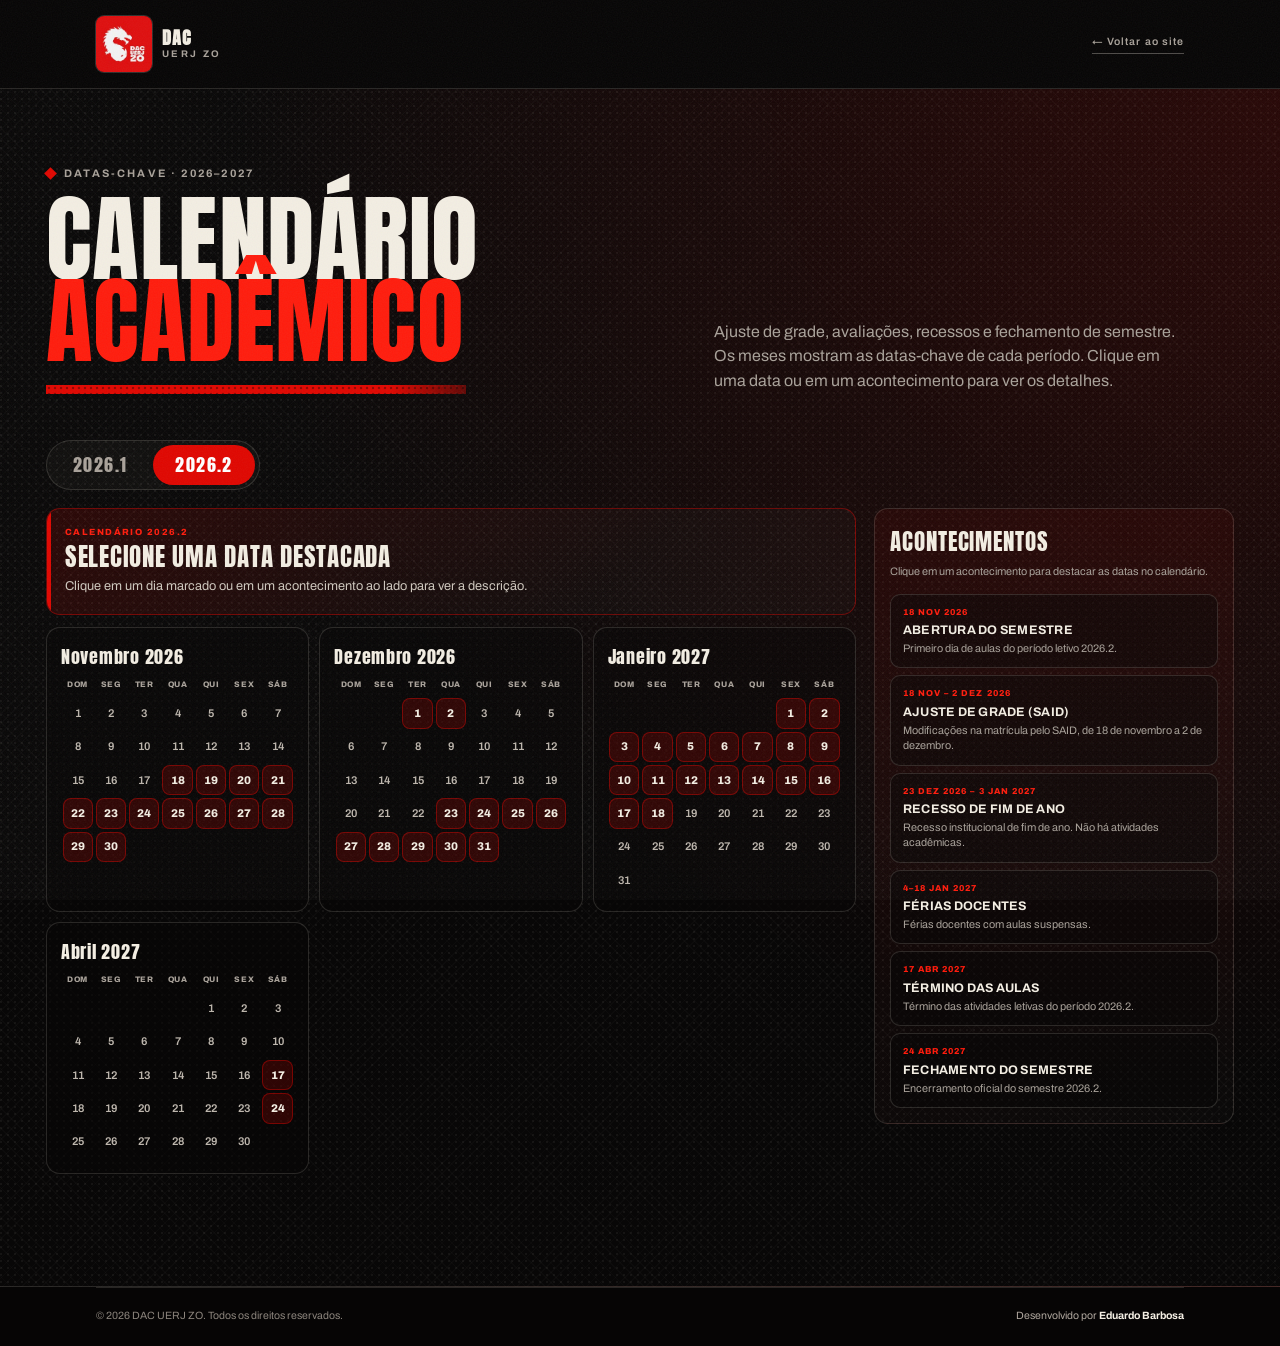
==== calendario.html @ 0b9e9431 "feat: update site pages and add xlsx to gitignore calendario.html, fluxogramas.html, ouvidoria.html," ====
<!DOCTYPE html>
<html lang="pt-BR">
<head>
  <meta charset="UTF-8">
  <meta name="viewport" content="width=device-width, initial-scale=1">
  <meta name="theme-color" content="#0a0909">
  <meta name="description" content="Calendário acadêmico da UERJ Zona Oeste para Computação: datas-chave, avaliações, recessos e fechamento de semestre.">
  <title>Calendário acadêmico — DAC UERJ ZO</title>
  <link rel="icon" href="assets/dac-logo.png">
  <link rel="preconnect" href="https://fonts.googleapis.com">
  <link rel="preconnect" href="https://fonts.gstatic.com" crossorigin>
  <link href="https://fonts.googleapis.com/css2?family=Anton&family=Archivo:wght@400;500;600;700;800&display=swap" rel="stylesheet">
  <link rel="stylesheet" href="css/style.css">
  <script src="js/page-transition.js"></script>
</head>
<body class="subpage">
  <a class="skip-link" href="#conteudo">Pular para o conteúdo</a>

  <header class="subpage-head">
    <div class="container">
      <a class="brand" href="index.html" aria-label="DAC UERJ ZO — página inicial">
        <img class="brand-logo" src="assets/dac-logo.png" alt="Logo do DAC UERJ ZO" width="150" height="150">
        <span class="brand-text">
          <strong>DAC</strong>
          <span>UERJ ZO</span>
        </span>
      </a>
      <a class="hero-social" href="index.html">← Voltar ao site</a>
    </div>
  </header>

  <main class="subpage-main subpage-main--calendar" id="conteudo">
    <div class="container">
      <div class="calendar-hero">
        <div>
          <p class="kicker"><span class="kicker-mark" aria-hidden="true"></span>Datas-chave · 2026–2027</p>
          <h1>Calendário<br><span class="text-red">acadêmico</span></h1>
          <div class="rule" aria-hidden="true"></div>
        </div>
        <p class="section-lead">Ajuste de grade, avaliações, recessos e fechamento de semestre. Os meses mostram as datas-chave de cada período. Clique em uma data ou em um acontecimento para ver os detalhes.</p>
      </div>

      <div class="calendar-app reveal" data-calendar>
        <p class="calendar-loading">Carregando calendário…</p>
      </div>

      <noscript>
        <div class="calendar-noscript">
          <p><strong>2026.1</strong> — Ajuste de grade: 17 a 24/07/2026 · Término das aulas: 28/10/2026 · Avaliações finais: 29 a 31/10/2026 · Fechamento: 31/10/2026 · Férias docentes: 03 a 17/11/2026.</p>
          <p><strong>2026.2</strong> — Abertura: 18/11/2026 · Ajuste de grade: 18/11 a 02/12/2026 · Recesso: 23/12/2026 a 03/01/2027 · Férias docentes: 04 a 18/01/2027 · Término das aulas: 17/04/2027 · Fechamento: 24/04/2027.</p>
        </div>
      </noscript>
    </div>
  </main>

  <footer class="footer">
    <div class="container">
      <div class="footer-bottom">
        <p>© <span data-year>2026</span> DAC UERJ ZO. Todos os direitos reservados.</p>
        <p class="footer-credit">Desenvolvido por <strong>Eduardo Barbosa</strong></p>
      </div>
    </div>
  </footer>

  <script src="js/main.js"></script>
</body>
</html>
---- css/style.css ----
/* =========================================================
   DAC UERJ ZO — folha de estilo
   Estética: brutalista, vermelho/preto, tipografia condensada,
   textura de meio-tom. Mobile-first.
   ========================================================= */

:root {
  --red: #e00700;
  --red-bright: #ff1c0d;
  --red-deep: #9c0300;
  --black: #080707;
  --surface: #111010;
  --surface-2: #171414;
  --paper: #f3eee3;
  --muted: #a9a29a;
  --line: rgba(243, 238, 227, 0.14);
  --font-display: "Anton", "Arial Narrow", Impact, sans-serif;
  --font-body: "Archivo", "Helvetica Neue", Arial, sans-serif;
  --page-pad: clamp(18px, 5vw, 46px);
  --radius: 18px;
}

*,
*::before,
*::after { box-sizing: border-box; }

html {
  scroll-behavior: smooth;
  -webkit-text-size-adjust: 100%;
}

body {
  margin: 0;
  min-width: 320px;
  background-color: var(--black);
  background-image:
    radial-gradient(circle at 1px 1px, rgba(243, 238, 227, 0.055) 1px, transparent 1.6px),
    repeating-linear-gradient(45deg, rgba(243, 238, 227, 0.02) 0 1px, transparent 1px 7px),
    repeating-linear-gradient(-45deg, rgba(243, 238, 227, 0.02) 0 1px, transparent 1px 7px);
  background-size: 7px 7px, auto, auto;
  color: var(--paper);
  font-family: var(--font-body);
  font-size: 16px;
  line-height: 1.55;
  overflow-x: hidden;
  -webkit-font-smoothing: antialiased;
}

body::after {
  content: "";
  position: fixed;
  inset: 0;
  z-index: 90;
  pointer-events: none;
  opacity: 0.055;
  background-image: url("data:image/svg+xml,%3Csvg xmlns='http://www.w3.org/2000/svg' width='180' height='180'%3E%3Cfilter id='n'%3E%3CfeTurbulence type='fractalNoise' baseFrequency='.8' numOctaves='3' stitchTiles='stitch'/%3E%3C/filter%3E%3Crect width='180' height='180' filter='url(%23n)'/%3E%3C/svg%3E");
}

img { max-width: 100%; display: block; }
a { color: inherit; }
button { font: inherit; color: inherit; }
p { margin: 0; }

::selection {
  background: var(--red);
  color: #fff;
}

:focus-visible {
  outline: 2px solid var(--paper);
  outline-offset: 3px;
  border-radius: 4px;
}

.skip-link {
  position: absolute;
  left: 12px;
  top: -80px;
  z-index: 100;
  padding: 10px 16px;
  background: var(--red);
  color: #fff;
  font-weight: 700;
  text-decoration: none;
  transition: top 0.2s ease;
}
.skip-link:focus { top: 12px; }

.container {
  width: 100%;
  max-width: 1180px;
  margin-inline: auto;
  padding-inline: var(--page-pad);
}

/* ---------- Tipografia compartilhada ---------- */

.eyebrow,
.kicker {
  display: flex;
  align-items: center;
  gap: 9px;
  font-size: 0.68rem;
  font-weight: 700;
  letter-spacing: 0.2em;
  text-transform: uppercase;
  color: var(--paper);
}

.kicker { color: var(--muted); }

.dot,
.kicker-mark {
  width: 9px;
  height: 9px;
  flex: 0 0 auto;
  background: var(--red);
  transform: rotate(45deg);
}

.text-red { color: var(--red-bright); }

.visually-hidden {
  position: absolute;
  width: 1px;
  height: 1px;
  margin: -1px;
  padding: 0;
  overflow: hidden;
  clip: rect(0 0 0 0);
  white-space: nowrap;
  border: 0;
}

.rule {
  height: 9px;
  margin: 22px 0;
  background:
    radial-gradient(circle at 3px 3px, rgba(0, 0, 0, 0.35) 1.4px, transparent 1.6px) 0 0 / 6px 6px,
    var(--red);
  -webkit-mask-image: linear-gradient(90deg, #000 0%, #000 82%, rgba(0, 0, 0, 0.4) 100%);
  mask-image: linear-gradient(90deg, #000 0%, #000 82%, rgba(0, 0, 0, 0.4) 100%);
}

/* ---------- Botões ---------- */

.btn {
  display: inline-flex;
  align-items: center;
  justify-content: center;
  gap: 10px;
  min-height: 50px;
  padding: 13px 22px;
  border: 1px solid transparent;
  border-radius: 999px;
  font-size: 0.76rem;
  font-weight: 800;
  letter-spacing: 0.12em;
  line-height: 1;
  text-transform: uppercase;
  text-decoration: none;
  transition: transform 0.2s ease, background-color 0.2s ease, border-color 0.2s ease, color 0.2s ease;
}

.btn span { font-size: 1rem; }

.btn--red {
  background: var(--red);
  border-color: var(--red);
  color: #fff;
}

.btn--ghost {
  background: transparent;
  border-color: rgba(243, 238, 227, 0.35);
  color: var(--paper);
}

.btn:hover { transform: translateY(-2px); }
.btn--red:hover { background: var(--red-bright); border-color: var(--red-bright); }
.btn--ghost:hover { border-color: var(--paper); background: rgba(243, 238, 227, 0.07); }
.btn:active { transform: translateY(0); }

/* =========================================================
   1. HERO
   ========================================================= */

.hero {
  position: relative;
  display: flex;
  flex-direction: column;
  min-height: 100svh;
  padding-top: 16px;
  overflow: hidden;
  isolation: isolate;
}

.hero-band {
  position: absolute;
  inset: 0 auto 0 0;
  z-index: -2;
  width: clamp(30px, 11vw, 132px);
  background:
    radial-gradient(circle at 4px 4px, rgba(0, 0, 0, 0.5) 1.7px, transparent 2px) 0 0 / 8px 8px,
    linear-gradient(180deg, #f20b02 0%, #c40500 45%, #8a0200 100%);
  clip-path: polygon(0 0, 100% 0, 92% 4%, 100% 9%, 91% 15%, 100% 22%, 93% 30%, 100% 37%, 90% 45%, 100% 53%, 92% 61%, 100% 69%, 91% 77%, 100% 85%, 93% 92%, 100% 100%, 0 100%);
}

.hero-band::after {
  content: "";
  position: absolute;
  inset: 0;
  background:
    radial-gradient(circle at 70% 20%, rgba(0, 0, 0, 0.55), transparent 55%),
    repeating-linear-gradient(-25deg, rgba(0, 0, 0, 0.18) 0 3px, transparent 3px 11px);
  mix-blend-mode: multiply;
}

.hero-halftone {
  position: absolute;
  z-index: -1;
  left: 0;
  bottom: 0;
  width: 58vw;
  height: 42vh;
  background:
    radial-gradient(circle at 3px 3px, rgba(224, 7, 0, 0.28) 2.2px, transparent 2.6px) 0 0 / 11px 11px;
  -webkit-mask-image: radial-gradient(ellipse at 20% 100%, #000 0%, transparent 68%);
  mask-image: radial-gradient(ellipse at 20% 100%, #000 0%, transparent 68%);
  pointer-events: none;
}

.hero-watermark {
  position: absolute;
  z-index: -1;
  right: -50px;
  bottom: 9%;
  width: clamp(210px, 46vw, 390px);
  opacity: 0.08;
  transform: rotate(-8deg);
  pointer-events: none;
}

.hero-inner {
  flex: 1;
  width: 100%;
  max-width: 1180px;
  margin-inline: auto;
  padding: 0 20px 60px calc(clamp(30px, 11vw, 132px) + 20px);
  display: flex;
  flex-direction: column;
}

.hero-topbar {
  display: flex;
  align-items: center;
  justify-content: space-between;
  gap: 14px;
  padding-bottom: clamp(28px, 6vh, 54px);
}

.brand {
  display: inline-flex;
  align-items: center;
  gap: 10px;
  text-decoration: none;
}

.brand-logo {
  width: 48px;
  height: 48px;
  border-radius: 8px;
  box-shadow: 0 0 0 1px rgba(243, 238, 227, 0.18);
}

.brand-text {
  display: flex;
  flex-direction: column;
  line-height: 1;
}

.brand-text strong {
  font-family: var(--font-display);
  font-size: 1.15rem;
  letter-spacing: 0.06em;
}

.brand-text span {
  margin-top: 4px;
  font-size: 0.6rem;
  font-weight: 700;
  letter-spacing: 0.24em;
  color: var(--muted);
}

.hero-social {
  padding-bottom: 3px;
  border-bottom: 1px solid rgba(243, 238, 227, 0.3);
  font-size: 0.66rem;
  font-weight: 600;
  letter-spacing: 0.1em;
  color: var(--muted);
  text-decoration: none;
  transition: color 0.2s ease, border-color 0.2s ease;
}

.hero-social:hover { color: var(--paper); border-color: var(--red); }

.hero-copy {
  margin-top: auto;
  max-width: 900px;
}

.hero-copy .eyebrow {
  margin-bottom: 18px;
  font-size: 0.62rem;
  color: var(--muted);
}

.hero-title {
  margin: 0;
  font-family: var(--font-display);
  font-weight: 400;
  text-transform: uppercase;
  font-size: clamp(2.9rem, 14vw, 9.2rem);
  line-height: 0.84;
  letter-spacing: 0.005em;
  text-wrap: balance;
}

.hero-line { display: block; }

.hero-line--small {
  font-size: 0.64em;
  letter-spacing: 0.02em;
  margin-top: 0.045em;
  color: var(--paper);
}

.hero-line--red {
  margin-top: 0.1em;
  font-size: 0.55em;
  letter-spacing: 0.08em;
  color: var(--red-bright);
  -webkit-text-stroke: 0;
}

.hero .rule { max-width: 560px; margin-top: 24px; }

.hero-lead {
  max-width: 42ch;
  font-size: clamp(0.9rem, 3.5vw, 1.05rem);
  line-height: 1.55;
  color: #cfc8be;
}

.hero-actions {
  display: flex;
  flex-wrap: wrap;
  gap: 10px;
  margin-top: 28px;
}

/* Tiras de atalho com textura de papel */
.hero-strips {
  display: grid;
  gap: 12px;
  width: 100%;
  max-width: 420px;
  margin-top: 34px;
}

.hero-strip {
  position: relative;
  display: grid;
  grid-template-columns: minmax(0, 1fr) auto;
  grid-template-areas:
    "title arrow"
    "desc arrow";
  align-items: center;
  column-gap: 16px;
  padding: 12px 32px 13px 20px;
  overflow: hidden;
  isolation: isolate;
  color: var(--paper);
  text-decoration: none;
  background:
    radial-gradient(circle at 4px 4px, rgba(0, 0, 0, 0.38) 1.6px, transparent 1.9px) 0 0 / 7px 7px,
    linear-gradient(168deg, #ff301c 0%, #e80700 34%, #bd0500 70%, #8a0200 100%);
  box-shadow: 0 14px 30px rgba(0, 0, 0, 0.35);
  transform: rotate(-1.6deg);
  transform-origin: right center;
  transition: transform 0.2s ease, filter 0.2s ease;
}

.hero-strip::before {
  content: "";
  position: absolute;
  inset: 0;
  z-index: -1;
  background:
    radial-gradient(ellipse at 12% 8%, rgba(0, 0, 0, 0.42), transparent 58%),
    radial-gradient(ellipse at 92% 96%, rgba(0, 0, 0, 0.4), transparent 55%),
    repeating-linear-gradient(-24deg, rgba(0, 0, 0, 0.17) 0 3px, transparent 3px 11px);
  mix-blend-mode: multiply;
  pointer-events: none;
}

/* Borda rasgada de papel branco na base da tira */
.hero-strip::after {
  content: "";
  position: absolute;
  right: 0;
  bottom: 0;
  left: 0;
  z-index: -1;
  height: 16px;
  background:
    radial-gradient(circle at 3px 3px, rgba(0, 0, 0, 0.06) 1px, transparent 1.3px) 0 0 / 6px 6px,
    linear-gradient(180deg, #e7e1d4 0%, #fbf8f1 38%, #fff 100%);
  clip-path: polygon(0 100%, 0 55%, 3% 66%, 6% 46%, 10% 62%, 15% 50%, 19% 68%, 24% 44%, 28% 60%, 33% 52%, 37% 70%, 42% 48%, 46% 64%, 51% 44%, 55% 66%, 60% 50%, 64% 62%, 69% 42%, 73% 68%, 78% 48%, 82% 60%, 86% 46%, 90% 66%, 94% 50%, 97% 62%, 100% 44%, 100% 100%);
}

.hero-strip:nth-child(even) { transform: rotate(-1.6deg) translateX(-2px); }
.hero-strip:nth-child(odd) { transform: rotate(-1.6deg) translateX(12px); }


.hero-strip-title {
  grid-area: title;
  font-family: var(--font-display);
  font-size: clamp(1.6rem, 5.9vw, 2.4rem);
  line-height: 0.88;
  letter-spacing: 0.01em;
  text-transform: uppercase;
}

.hero-strip-desc {
  grid-area: desc;
  max-width: 28ch;
  margin-top: 4px;
  font-family: var(--font-body);
  font-size: 0.78rem;
  font-weight: 500;
  line-height: 1.28;
  letter-spacing: 0.015em;
  color: rgba(243, 238, 227, 0.92);
}

.hero-strip-arrow {
  grid-area: arrow;
  font-size: 1.3rem;
  line-height: 1;
  transition: transform 0.2s ease;
}

.hero-strip:hover {
  filter: brightness(1.07);
  transform: rotate(-1.6deg) translate(-6px, -2px);
}

.hero-strip:nth-child(even):hover { transform: rotate(-1.6deg) translate(-12px, -2px); }
.hero-strip:nth-child(odd):hover { transform: rotate(-1.6deg) translate(0, -2px); }

.hero-strip:hover .hero-strip-arrow { transform: translate(2px, -2px); }

.marquee {
  position: relative;
  z-index: 2;
  overflow: hidden;
  border-block: 1px solid rgba(0, 0, 0, 0.4);
  background:
    radial-gradient(circle at 3px 3px, rgba(0, 0, 0, 0.28) 1.4px, transparent 1.6px) 0 0 / 7px 7px,
    var(--red);
  color: #fff;
}

.marquee-track {
  display: flex;
  width: max-content;
  animation: marquee 52s linear infinite;
}

.marquee-track span {
  display: block;
  padding: 9px 0 12px;
  font-family: var(--font-display);
  font-size: clamp(1rem, 3.4vw, 1.45rem);
  letter-spacing: 0.08em;
  text-transform: uppercase;
  white-space: nowrap;
}

.marquee-track b { padding-inline: 0.5em; font-weight: 400; }

@keyframes marquee {
  to { transform: translateX(-50%); }
}

/* =========================================================
   Seções
   ========================================================= */

.section {
  position: relative;
  padding-block: clamp(64px, 12vw, 120px);
}

.section-head { max-width: 760px; }

.section-head .kicker { margin-bottom: 16px; }

.section-head h2 {
  margin: 0;
  font-family: var(--font-display);
  font-weight: 400;
  text-transform: uppercase;
  font-size: clamp(2.7rem, 10vw, 5.5rem);
  line-height: 0.88;
  letter-spacing: 0.005em;
}

.section-lead {
  max-width: 46ch;
  font-size: clamp(0.9rem, 3.4vw, 1rem);
  color: var(--muted);
}

.section-cta {
  margin-top: 30px;
}

/* =========================================================
   2. PRODUTOS
   ========================================================= */

.products {
  border-top: 1px solid var(--line);
  background:
    radial-gradient(ellipse at 100% 0%, rgba(224, 7, 0, 0.1), transparent 55%);
}

.product-grid {
  display: grid;
  grid-template-columns: repeat(2, minmax(0, 1fr));
  gap: 12px;
  margin-top: 38px;
}

.product-card {
  position: relative;
  display: flex;
  flex-direction: column;
  overflow: hidden;
  background: linear-gradient(160deg, #191515, #0e0c0c 70%);
  border: 1px solid var(--line);
  border-radius: var(--radius);
  transition: transform 0.25s ease, border-color 0.25s ease;
}

.product-card:hover {
  transform: translateY(-4px);
  border-color: rgba(224, 7, 0, 0.55);
}

.product-stage {
  position: relative;
  display: grid;
  place-items: center;
  aspect-ratio: 1 / 1;
  padding: 6px 10px 0;
  background:
    radial-gradient(circle at 50% 42%, rgba(224, 7, 0, 0.25), transparent 62%),
    radial-gradient(circle at 1px 1px, rgba(243, 238, 227, 0.06) 1px, transparent 1.5px) 0 0 / 7px 7px;
}

.product-stage svg {
  width: 100%;
  height: 100%;
  filter: drop-shadow(0 14px 20px rgba(0, 0, 0, 0.45));
  transition: transform 0.3s ease;
}

.product-card:hover .product-stage svg { transform: scale(1.035) rotate(-1.2deg); }

.product-tag {
  position: absolute;
  top: 10px;
  right: 10px;
  padding: 5px 8px;
  border-radius: 999px;
  background: rgba(224, 7, 0, 0.92);
  color: #fff;
  font-size: 0.52rem;
  font-weight: 800;
  letter-spacing: 0.16em;
  text-transform: uppercase;
}

.product-info {
  padding: 14px 14px 18px;
  border-top: 1px solid var(--line);
}

.product-info h3 {
  margin: 0 0 5px;
  font-family: var(--font-display);
  font-weight: 400;
  font-size: clamp(1.15rem, 4.6vw, 1.5rem);
  letter-spacing: 0.03em;
  text-transform: uppercase;
}

.product-info p {
  font-size: 0.76rem;
  line-height: 1.45;
  color: var(--muted);
}

/* =========================================================
   2. CALENDÁRIO ACADÊMICO
   ========================================================= */

.calendar-app { margin-top: 36px; }

.calendar-loading {
  font-size: 0.8rem;
  color: var(--muted);
}

.calendar-tabs {
  display: inline-flex;
  gap: 4px;
  padding: 4px;
  border: 1px solid var(--line);
  border-radius: 999px;
  background: rgba(243, 238, 227, 0.03);
}

.calendar-tab {
  min-height: 40px;
  padding: 0 22px;
  border: 0;
  border-radius: 999px;
  background: transparent;
  color: var(--muted);
  font-family: var(--font-display);
  font-size: 1.1rem;
  letter-spacing: 0.08em;
  cursor: pointer;
  transition: background-color 0.2s ease, color 0.2s ease;
}

.calendar-tab:hover { color: var(--paper); }

.calendar-tab[aria-selected="true"] {
  background: var(--red);
  color: #fff;
}

.calendar-panel { margin-top: 18px; }
.calendar-panel[hidden] { display: none; }

.calendar-panel-layout {
  display: grid;
  gap: 18px;
}

.calendar-main { min-width: 0; }

.calendar-detail {
  position: relative;
  padding: 17px 18px 18px;
  border: 1px solid rgba(224, 7, 0, 0.42);
  border-radius: 14px;
  background: linear-gradient(135deg, rgba(224, 7, 0, 0.16), rgba(243, 238, 227, 0.025) 70%);
  overflow: hidden;
}

.calendar-detail::before {
  content: "";
  position: absolute;
  inset: 0 auto 0 0;
  width: 4px;
  background: var(--red);
}

.calendar-detail-date {
  font-size: 0.56rem;
  font-weight: 800;
  letter-spacing: 0.16em;
  text-transform: uppercase;
  color: var(--red-bright);
}

.calendar-detail-title {
  margin: 5px 0 0;
  font-family: var(--font-display);
  font-weight: 400;
  font-size: clamp(1.2rem, 5vw, 1.55rem);
  line-height: 1;
  letter-spacing: 0.03em;
  text-transform: uppercase;
}

.calendar-detail-copy {
  max-width: 68ch;
  margin-top: 7px;
  font-size: 0.8rem;
  line-height: 1.5;
  color: #cfc8be;
}

.calendar-months {
  display: grid;
  grid-template-columns: repeat(auto-fit, minmax(210px, 1fr));
  gap: 10px;
  margin-top: 12px;
}

.calendar-month {
  padding: 14px;
  border: 1px solid var(--line);
  border-radius: 14px;
  background: rgba(8, 7, 7, 0.55);
}

.calendar-month-title {
  margin: 0 0 9px;
  font-family: var(--font-display);
  font-weight: 400;
  font-size: 1.15rem;
  letter-spacing: 0.04em;
  text-transform: capitalize;
}

.calendar-grid {
  width: 100%;
  border-collapse: collapse;
  table-layout: fixed;
}

.calendar-grid th {
  padding: 0 0 5px;
  font-size: 0.5rem;
  font-weight: 800;
  letter-spacing: 0.08em;
  text-transform: uppercase;
  color: var(--muted);
}

.calendar-grid td {
  padding: 1.5px;
  text-align: center;
}

.calendar-day {
  display: grid;
  place-items: center;
  width: 100%;
  min-width: 0;
  min-height: 28px;
  aspect-ratio: 1;
  padding: 0;
  border: 1px solid transparent;
  border-radius: 8px;
  background: transparent;
  color: #bdb6ad;
  font-size: 0.7rem;
  font-weight: 600;
  line-height: 1;
}

button.calendar-day {
  cursor: pointer;
  transition: background-color 0.2s ease, border-color 0.2s ease, color 0.2s ease, box-shadow 0.2s ease;
}

.calendar-day.is-event {
  border-color: rgba(224, 7, 0, 0.42);
  background: rgba(224, 7, 0, 0.18);
  color: var(--paper);
  font-weight: 800;
}

.calendar-day.is-event:hover {
  border-color: var(--red-bright);
  background: rgba(224, 7, 0, 0.38);
}

.calendar-day.is-range {
  border-color: var(--red);
  background: var(--red);
  color: #fff;
}

.calendar-day.is-selected {
  border-color: var(--paper);
  background: var(--paper);
  color: var(--black);
  box-shadow: 0 0 0 2px var(--red);
}

.calendar-day:focus-visible {
  outline: 2px solid var(--red-bright);
  outline-offset: 1px;
}

.calendar-agenda {
  padding: 15px;
  border: 1px solid var(--line);
  border-radius: 14px;
  background: linear-gradient(160deg, rgba(224, 7, 0, 0.08), rgba(243, 238, 227, 0.015));
}

.calendar-agenda-head h3 {
  margin: 0;
  font-family: var(--font-display);
  font-weight: 400;
  font-size: 1.45rem;
  letter-spacing: 0.04em;
  text-transform: uppercase;
}

.calendar-agenda-head p {
  margin-top: 4px;
  font-size: 0.68rem;
  line-height: 1.45;
  color: var(--muted);
}

.calendar-events {
  display: grid;
  gap: 7px;
  margin: 14px 0 0;
  padding: 0;
  list-style: none;
}

.calendar-event {
  display: flex;
  flex-direction: column;
  align-items: flex-start;
  gap: 3px;
  width: 100%;
  padding: 11px 12px;
  border: 1px solid var(--line);
  border-radius: 10px;
  background: rgba(8, 7, 7, 0.46);
  color: inherit;
  text-align: left;
  cursor: pointer;
  transition: background-color 0.2s ease, border-color 0.2s ease, box-shadow 0.2s ease;
}

.calendar-event:hover {
  border-color: rgba(224, 7, 0, 0.7);
  background: rgba(224, 7, 0, 0.12);
}

.calendar-event[aria-pressed="true"] {
  border-color: var(--red);
  background: rgba(224, 7, 0, 0.18);
  box-shadow: inset 3px 0 0 var(--red);
}

.calendar-event-date {
  font-size: 0.54rem;
  font-weight: 800;
  letter-spacing: 0.12em;
  text-transform: uppercase;
  color: var(--red-bright);
}

.calendar-event-title {
  font-size: 0.78rem;
  font-weight: 700;
  line-height: 1.3;
  letter-spacing: 0.02em;
  text-transform: uppercase;
}

.calendar-event-copy {
  font-size: 0.68rem;
  line-height: 1.4;
  color: var(--muted);
}

.calendar-noscript {
  margin-top: 24px;
  padding: 16px;
  border-left: 3px solid var(--red);
  background: rgba(243, 238, 227, 0.03);
  font-size: 0.8rem;
  line-height: 1.55;
  color: var(--muted);
}

.calendar-noscript p + p { margin-top: 8px; }
.calendar-noscript strong { color: var(--paper); }

/* =========================================================
   3. RECEPÇÃO DE CALOUROS
   ========================================================= */

.calouros {
  border-top: 1px solid var(--line);
  background:
    radial-gradient(ellipse at 100% 0%, rgba(224, 7, 0, 0.12), transparent 55%),
    radial-gradient(ellipse at 0% 60%, rgba(224, 7, 0, 0.05), transparent 45%);
}

.calouros-layout {
  display: grid;
  gap: 34px;
  margin-top: 36px;
}

.calouros-aside {
  display: flex;
  flex-direction: column;
  align-items: flex-start;
  gap: 18px;
}

.calouros-lead {
  max-width: 44ch;
  font-size: clamp(0.9rem, 3.5vw, 1rem);
  color: #cfc8be;
}

.fact-grid {
  display: grid;
  grid-template-columns: repeat(2, minmax(0, 1fr));
  gap: 8px;
  width: 100%;
  margin: 2px 0 0;
}

.fact {
  padding: 13px 14px;
  border: 1px solid var(--line);
  border-radius: 12px;
  background: rgba(243, 238, 227, 0.03);
}

.fact dt {
  margin-bottom: 4px;
  font-size: 0.72rem;
  font-weight: 800;
  letter-spacing: 0.13em;
  text-transform: uppercase;
  color: var(--red-bright);
}

.fact dd {
  margin: 0;
  font-size: 0.85rem;
  font-weight: 600;
  line-height: 1.3;
  color: var(--paper);
}

.calouros-note {
  padding-left: 14px;
  border-left: 3px solid var(--red);
  font-size: 0.78rem;
  line-height: 1.55;
  color: var(--muted);
}

.calouros-aside .btn { width: 100%; }

.flow-panel {
  width: 100%;
  padding: 15px 16px 16px;
  border: 1px solid rgba(243, 238, 227, 0.16);
  border-radius: 14px;
  background:
    radial-gradient(ellipse at 100% 0%, rgba(224, 7, 0, 0.22), transparent 64%),
    rgba(243, 238, 227, 0.035);
}

.flow-panel-title {
  display: flex;
  align-items: center;
  gap: 8px;
  font-family: var(--font-display);
  font-weight: 400;
  font-size: 1.4rem;
  line-height: 1;
  letter-spacing: 0.04em;
  text-transform: uppercase;
  color: var(--paper);
}

.flow-panel-title::before {
  content: "";
  flex: 0 0 auto;
  width: 7px;
  height: 7px;
  background: var(--red);
}

.flow-panel-copy {
  margin-top: 7px;
  font-size: 0.74rem;
  line-height: 1.45;
  color: var(--muted);
}

.flow-actions {
  display: grid;
  grid-template-columns: repeat(2, minmax(0, 1fr));
  gap: 8px;
  width: 100%;
  margin-top: 13px;
}

.flow-launch {
  display: flex;
  flex-direction: column;
  align-items: flex-start;
  gap: 7px;
  padding: 13px 14px 12px;
  border: 1px solid rgba(243, 238, 227, 0.24);
  border-radius: 12px;
  background: rgba(8, 7, 7, 0.45);
  color: var(--paper);
  text-align: left;
  cursor: pointer;
  transition: border-color 0.2s ease, background-color 0.2s ease, transform 0.2s ease;
}

.flow-launch > span {
  font-size: 0.58rem;
  font-weight: 800;
  letter-spacing: 0.14em;
  text-transform: uppercase;
  color: var(--red-bright);
}

.flow-launch strong {
  display: flex;
  align-items: center;
  justify-content: space-between;
  width: 100%;
  font-family: var(--font-display);
  font-weight: 400;
  font-size: 1.55rem;
  letter-spacing: 0.05em;
}

.flow-launch strong span {
  display: grid;
  place-items: center;
  width: 26px;
  height: 26px;
  border: 1px solid rgba(224, 7, 0, 0.55);
  border-radius: 50%;
  background: rgba(224, 7, 0, 0.12);
  font-family: var(--font-body, inherit);
  font-size: 0.95rem;
  line-height: 1;
  color: var(--red-bright);
  transition: background-color 0.2s ease, color 0.2s ease;
}

.flow-launch:hover {
  border-color: var(--red);
  background: rgba(224, 7, 0, 0.14);
  transform: translateY(-1px);
}

.flow-launch:hover strong span {
  background: var(--red);
  color: #fff;
}

.flow-launch:active { transform: translateY(0); }

.calouros-main { min-width: 0; }
.calouros-main .faq-list { margin-top: 0; }

.tips {
  margin-top: 34px;
  padding-top: 26px;
  border-top: 1px solid var(--line);
}

.tips-title {
  display: flex;
  align-items: center;
  gap: 9px;
  margin: 0 0 16px;
  font-family: var(--font-display);
  font-weight: 400;
  font-size: clamp(1.3rem, 4.6vw, 1.6rem);
  letter-spacing: 0.03em;
  text-transform: uppercase;
}

.tips-grid {
  display: grid;
  gap: 8px;
  margin: 0;
  padding: 0;
  list-style: none;
}

.tip {
  padding: 14px;
  border: 1px solid var(--line);
  border-radius: 12px;
  background: linear-gradient(150deg, rgba(224, 7, 0, 0.09), rgba(243, 238, 227, 0.015));
}

.tip strong {
  display: block;
  margin-bottom: 4px;
  font-size: 0.68rem;
  font-weight: 800;
  letter-spacing: 0.1em;
  text-transform: uppercase;
  color: var(--red-bright);
}

.tip p {
  font-size: 0.76rem;
  line-height: 1.5;
  color: var(--muted);
}

/* =========================================================
   3. MEMBROS
   ========================================================= */

.members {
  overflow: hidden;
  border-top: 1px solid var(--line);
}

.members-glow {
  position: absolute;
  top: -10%;
  right: -20%;
  width: 70vw;
  height: 70vw;
  max-width: 720px;
  max-height: 720px;
  background: radial-gradient(circle, rgba(224, 7, 0, 0.18), transparent 65%);
  pointer-events: none;
}

.section-head--members { max-width: none; }

.members-head-row {
  display: flex;
  align-items: flex-end;
  justify-content: space-between;
  gap: 18px;
}

.carousel-controls {
  display: flex;
  gap: 8px;
  flex: 0 0 auto;
}

.carousel-btn {
  display: grid;
  place-items: center;
  width: 44px;
  height: 44px;
  padding: 0;
  border: 1px solid rgba(243, 238, 227, 0.3);
  border-radius: 50%;
  background: transparent;
  font-size: 1.1rem;
  cursor: pointer;
  transition: background-color 0.2s ease, border-color 0.2s ease, color 0.2s ease;
}

.carousel-btn:hover {
  background: var(--red);
  border-color: var(--red);
  color: #fff;
}

.carousel-btn:disabled {
  opacity: 0.35;
  cursor: default;
}

.carousel-btn:disabled:hover {
  background: transparent;
  border-color: rgba(243, 238, 227, 0.3);
  color: inherit;
}

.members-track-wrap { position: relative; }

.members-track {
  display: flex;
  gap: 14px;
  margin: 36px 0 0;
  padding: 4px var(--page-pad) 14px;
  list-style: none;
  overflow-x: auto;
  scroll-snap-type: x mandatory;
  scroll-padding-left: var(--page-pad);
  scrollbar-width: none;
  cursor: grab;
  overscroll-behavior-x: contain;
}

.members-track::-webkit-scrollbar { display: none; }
.members-track.is-dragging { cursor: grabbing; scroll-snap-type: none; user-select: none; }
.members-track.is-dragging img { pointer-events: none; }
.members-track img {
  -webkit-user-drag: none;
  user-select: none;
}

.member-card {
  flex: 0 0 auto;
  width: clamp(228px, 72vw, 306px);
  scroll-snap-align: start;
}

.member-photo {
  position: relative;
  aspect-ratio: 1 / 1;
  overflow: hidden;
  border-radius: 24px;
  background: var(--surface);
  border: 1px solid rgba(243, 238, 227, 0.16);
}

.member-photo::after {
  content: "";
  position: absolute;
  inset: 0;
  box-shadow: inset 0 0 0 1px rgba(224, 7, 0, 0.15), inset 0 -60px 60px -30px rgba(0, 0, 0, 0.55);
  pointer-events: none;
}

.member-photo img {
  width: 100%;
  height: 100%;
  object-fit: cover;
  filter: saturate(0.9) contrast(1.03);
  transition: transform 0.45s ease, filter 0.45s ease;
}

.member-card:hover .member-photo img {
  transform: scale(1.045);
  filter: saturate(1.05) contrast(1.05);
}

.member-index {
  position: absolute;
  z-index: 1;
  top: 10px;
  left: 10px;
  display: grid;
  place-items: center;
  min-width: 34px;
  height: 26px;
  padding-inline: 7px;
  border-radius: 999px;
  background: rgba(8, 7, 7, 0.72);
  backdrop-filter: blur(4px);
  color: var(--paper);
  font-size: 0.56rem;
  font-weight: 800;
  letter-spacing: 0.14em;
}

.member-card h3 {
  display: flex;
  align-items: center;
  gap: 8px;
  margin: 14px 0 3px;
  font-family: var(--font-display);
  font-weight: 400;
  font-size: clamp(1.25rem, 5vw, 1.55rem);
  line-height: 1;
  letter-spacing: 0.02em;
  text-transform: uppercase;
}

.member-ig {
  display: inline-grid;
  place-items: center;
  flex: 0 0 auto;
  width: 22px;
  height: 22px;
  color: rgba(243, 238, 227, 0.62);
  transition: color 0.2s ease;
}

.member-ig svg {
  width: 100%;
  height: 100%;
  fill: none;
  stroke: currentColor;
  stroke-width: 1.7;
  stroke-linecap: round;
  stroke-linejoin: round;
}

.member-ig:hover,
.member-ig:focus-visible { color: var(--paper); }

.member-role {
  font-size: 0.62rem;
  font-weight: 700;
  letter-spacing: 0.16em;
  text-transform: uppercase;
  color: var(--red-bright);
}

/* =========================================================
   4. FAQ
   ========================================================= */

.faq {
  border-top: 1px solid var(--line);
  background:
    radial-gradient(ellipse at 0% 20%, rgba(224, 7, 0, 0.07), transparent 55%);
}

.faq-list {
  margin-top: 34px;
  border-top: 1px solid var(--line);
}

.faq-item { border-bottom: 1px solid var(--line); }

.faq-item h3 { margin: 0; }

.faq-question {
  display: flex;
  align-items: center;
  justify-content: space-between;
  gap: 18px;
  width: 100%;
  min-height: 68px;
  padding: 18px 0;
  border: 0;
  background: none;
  text-align: left;
  cursor: pointer;
}

.faq-question > span:first-child {
  font-size: clamp(0.9rem, 3.8vw, 1.08rem);
  font-weight: 700;
  line-height: 1.35;
  letter-spacing: 0.01em;
  text-transform: uppercase;
  transition: color 0.2s ease;
}

.faq-question:hover > span:first-child { color: var(--red-bright); }

.faq-icon {
  position: relative;
  flex: 0 0 auto;
  width: 34px;
  height: 34px;
  border-radius: 50%;
  background: var(--surface-2);
  border: 1px solid var(--line);
  transition: background-color 0.25s ease, transform 0.25s ease, border-color 0.25s ease;
}

.faq-icon::before,
.faq-icon::after {
  content: "";
  position: absolute;
  top: 50%;
  left: 50%;
  width: 12px;
  height: 2px;
  background: var(--paper);
  transform: translate(-50%, -50%);
  transition: opacity 0.25s ease, background-color 0.25s ease;
}

.faq-icon::after { transform: translate(-50%, -50%) rotate(90deg); }

.faq-question[aria-expanded="true"] .faq-icon {
  background: var(--red);
  border-color: var(--red);
  transform: rotate(180deg);
}

.faq-question[aria-expanded="true"] .faq-icon::after { opacity: 0; }

.faq-answer {
  display: grid;
  grid-template-rows: 0fr;
  transition: grid-template-rows 0.32s ease;
}

.faq-answer-inner { overflow: hidden; }

.faq-answer-inner > * {
  max-width: 62ch;
  padding-right: 46px;
  color: #c3bcb2;
  font-size: clamp(0.86rem, 3.4vw, 0.96rem);
  line-height: 1.65;
}

.faq-answer-inner > :last-child { padding-bottom: 22px; }

.faq-answer-inner > * + * { margin-top: 12px; }

.faq-answer-inner ul,
.faq-answer-inner ol {
  margin-bottom: 0;
  padding-left: 20px;
}

.faq-answer-inner li + li { margin-top: 7px; }

.faq-answer-inner strong {
  color: var(--paper);
  font-weight: 700;
}

.faq-answer a {
  color: var(--paper);
  text-decoration-color: var(--red);
  text-decoration-thickness: 2px;
  text-underline-offset: 3px;
}

.faq-item.is-open .faq-answer { grid-template-rows: 1fr; }

/* =========================================================
   5. RODAPÉ
   ========================================================= */

.footer {
  position: relative;
  overflow: hidden;
  padding-bottom: 22px;
  background: #060505;
  border-top: 1px solid var(--line);
}

.footer-strip {
  height: 10px;
  background:
    radial-gradient(circle at 3px 3px, rgba(0, 0, 0, 0.4) 1.4px, transparent 1.6px) 0 0 / 6px 6px,
    var(--red);
}

.footer-main {
  display: grid;
  gap: 30px;
  padding-top: clamp(38px, 8vw, 64px);
}

.footer-brand {
  display: flex;
  align-items: center;
  gap: 16px;
}

.footer-brand img {
  width: 64px;
  height: 64px;
  border-radius: 10px;
  box-shadow: 0 0 0 1px rgba(243, 238, 227, 0.16);
}

.footer-title {
  font-family: var(--font-display);
  font-size: clamp(1.35rem, 5.6vw, 1.9rem);
  line-height: 0.98;
  letter-spacing: 0.02em;
  text-transform: uppercase;
}

.footer-sub {
  margin-top: 6px;
  font-size: 0.6rem;
  font-weight: 700;
  letter-spacing: 0.2em;
  text-transform: uppercase;
  color: var(--red-bright);
}

.footer-links {
  display: flex;
  flex-wrap: wrap;
  gap: 10px 20px;
  font-size: 0.75rem;
  font-weight: 600;
  letter-spacing: 0.04em;
}

.footer-links a {
  padding-bottom: 2px;
  border-bottom: 1px solid transparent;
  text-decoration: none;
  transition: color 0.2s ease, border-color 0.2s ease;
}

.footer-links a:hover { color: var(--red-bright); border-color: var(--red-bright); }

.footer-place {
  font-size: 0.75rem;
  line-height: 1.6;
  color: var(--muted);
}

.footer-wordmark {
  margin: 22px 0 -18px;
  font-family: var(--font-display);
  font-size: clamp(6rem, 38vw, 22rem);
  line-height: 0.72;
  letter-spacing: -0.01em;
  color: transparent;
  -webkit-text-stroke: 1px rgba(243, 238, 227, 0.1);
  user-select: none;
  pointer-events: none;
}

.footer-bottom {
  display: flex;
  flex-direction: column;
  gap: 8px;
  padding-top: 20px;
  border-top: 1px solid var(--line);
  font-size: 0.66rem;
  color: #8c857d;
}

.footer-credit { color: #b0a89f; }
.footer-credit strong { color: var(--paper); font-weight: 700; }

/* =========================================================
   Modais de fluxograma
   ========================================================= */

body.is-locked { overflow: hidden; }

.flow-modal {
  width: min(1440px, calc(100vw - 28px));
  max-width: none;
  max-height: calc(100svh - 14px);
  margin: auto;
  padding: 0;
  border: 1px solid rgba(243, 238, 227, 0.2);
  border-radius: 20px;
  background: #0c0b0b;
  color: var(--paper);
  overflow: hidden;
}

.flow-modal::backdrop {
  background: rgba(4, 3, 3, 0.84);
  backdrop-filter: blur(6px);
}

.flow-modal[open] { animation: flow-in 0.24s ease-out; }

@keyframes flow-in {
  from {
    opacity: 0;
    transform: translateY(14px) scale(0.99);
  }
}

.flow-modal-inner {
  display: flex;
  flex-direction: column;
  max-height: calc(100svh - 14px);
}

.flow-modal-head {
  flex: 0 0 auto;
  display: flex;
  align-items: flex-start;
  justify-content: space-between;
  gap: 16px;
  padding: 18px 24px 15px;
  border-bottom: 1px solid var(--line);
  background: radial-gradient(ellipse at 0% 0%, rgba(224, 7, 0, 0.18), transparent 62%);
}

.flow-modal-heading { min-width: 0; }

.flow-modal-head .kicker {
  margin-bottom: 10px;
  font-size: 0.6rem;
}

.flow-modal-title {
  margin: 0;
  font-family: var(--font-display);
  font-weight: 400;
  font-size: clamp(1.9rem, 5.6vw, 3.4rem);
  line-height: 0.9;
  letter-spacing: 0.01em;
  text-transform: uppercase;
}

.flow-modal-meta {
  max-width: 72ch;
  margin-top: 8px;
  font-size: 0.68rem;
  line-height: 1.45;
  color: var(--muted);
}

.flow-close {
  flex: 0 0 auto;
  display: grid;
  place-items: center;
  width: 42px;
  height: 42px;
  padding: 0;
  border: 1px solid rgba(243, 238, 227, 0.3);
  border-radius: 50%;
  background: transparent;
  color: var(--paper);
  font-size: 1.5rem;
  line-height: 1;
  cursor: pointer;
  transition: background-color 0.2s ease, border-color 0.2s ease;
}

.flow-close:hover {
  background: var(--red);
  border-color: var(--red);
}

.flow-scroll {
  flex: 0 1 auto;
  min-height: 0;
  overflow: auto;
  padding: 15px 18px 22px;
  overscroll-behavior: contain;
  scrollbar-width: thin;
  scrollbar-color: rgba(224, 7, 0, 0.6) transparent;
}

.flow-stats {
  display: flex;
  flex-wrap: wrap;
  gap: 8px 28px;
  margin: 0 0 10px;
  padding: 0 2px 10px;
  border-bottom: 1px solid var(--line);
}

.flow-stats > div {
  flex: 1 1 120px;
  min-width: 0;
  padding: 0;
  border: 0;
  background: none;
}

.flow-stats dt {
  font-size: 0.5rem;
  font-weight: 800;
  letter-spacing: 0.12em;
  text-transform: uppercase;
  color: var(--muted);
}

.flow-stats dd {
  margin: 1px 0 0;
  font-family: var(--font-display);
  font-size: 1.15rem;
  letter-spacing: 0.02em;
}

.flow-map-legend {
  display: flex;
  align-items: center;
  gap: 9px;
  margin: 0 0 8px;
  font-size: 0.64rem;
  line-height: 1.4;
  color: var(--muted);
}

.flow-map-legend span {
  position: relative;
  flex: 0 0 auto;
  width: 24px;
  height: 1px;
  background: var(--red-bright);
}

.flow-map-legend span::after {
  content: "";
  position: absolute;
  top: -3px;
  right: -1px;
  border: 3px solid transparent;
  border-left: 5px solid var(--red-bright);
}

.flow-map-scroll {
  overflow-x: auto;
  overflow-y: hidden;
  margin: 0 -4px;
  padding: 0 4px 8px;
  overscroll-behavior-x: contain;
  scrollbar-width: thin;
  scrollbar-color: rgba(224, 7, 0, 0.55) transparent;
}

.flow-map-scroll:focus-visible {
  outline: 2px solid var(--red);
  outline-offset: 4px;
  border-radius: 4px;
}

.flow-map {
  position: relative;
  width: 100%;
  max-width: none;
  min-width: 860px;
  margin-inline: auto;
  aspect-ratio: var(--map-ratio);
  container-type: inline-size;
  background: radial-gradient(ellipse at 50% 0%, rgba(224, 7, 0, 0.07), transparent 62%);
}

.flow-map-links {
  position: absolute;
  inset: 0;
  width: 100%;
  height: 100%;
  color: rgba(255, 72, 52, 0.68);
  overflow: visible;
  pointer-events: none;
}

.flow-map-head {
  position: absolute;
  display: flex;
  align-items: baseline;
  gap: 0.3em;
  font-family: var(--font-display);
  font-size: 10px;
  font-size: clamp(9px, 1.05cqw, 14px);
  letter-spacing: 0.04em;
  text-transform: uppercase;
  color: var(--muted);
  white-space: nowrap;
  z-index: 3;
}

.flow-map-head span { color: var(--red-bright); }

.flow-map-node {
  position: absolute;
  display: flex;
  flex-direction: column;
  justify-content: center;
  padding: 0.22em 0.34em;
  border: 1px solid rgba(243, 238, 227, 0.22);
  border-radius: 5px;
  background: #111010;
  font-size: 10px;
  font-size: clamp(8px, 1.05cqw, 15px);
  z-index: 2;
  overflow: hidden;
}

.flow-map-node h4 {
  margin: 0;
  font-size: 1em;
  font-weight: 600;
  line-height: 1.02;
  color: var(--paper);
  overflow-wrap: anywhere;
}

.flow-map-node p {
  display: flex;
  justify-content: space-between;
  gap: 0.3em;
  margin: 0.14em 0 0;
  font-size: 0.62em;
  line-height: 1;
  font-weight: 700;
  letter-spacing: 0.04em;
  text-transform: uppercase;
  color: var(--muted);
}

.flow-map-node p span:last-child { text-align: right; }

.flow-map-node--elective {
  border-style: dashed;
  background: rgba(17, 16, 16, 0.6);
}

.flow-map-node--elective h4 { color: #cfc8be; }

.flow-map-node--stage {
  border-color: rgba(224, 7, 0, 0.6);
  background: rgba(224, 7, 0, 0.16);
}

.flow-map-node--stage h4 { color: var(--red-bright); }

#modal-cc .flow-map-node,
#flow-panel-cc .flow-map-node {
  padding: 0.16em 0.28em;
  font-size: clamp(8px, 0.95cqw, 14px);
}

#modal-cc .flow-map-node h4,
#flow-panel-cc .flow-map-node h4 { line-height: 1; }

#modal-cc .flow-map-node p,
#flow-panel-cc .flow-map-node p {
  margin-top: 0.1em;
  font-size: 0.56em;
}

.flow-map-hint {
  display: none;
  margin: 6px 0 0;
  font-size: 0.62rem;
  color: var(--muted);
}

.flow-course {
  padding: 9px 11px;
  border: 1px solid rgba(243, 238, 227, 0.15);
  border-radius: 9px;
  background: rgba(243, 238, 227, 0.035);
}

.flow-course h4 {
  margin: 0;
  font-size: 0.88rem;
  font-weight: 600;
  line-height: 1.25;
  color: var(--paper);
}

.flow-course-meta {
  display: flex;
  justify-content: space-between;
  gap: 8px;
  margin-top: 5px;
  font-size: 0.64rem;
  font-weight: 600;
  letter-spacing: 0.06em;
  text-transform: uppercase;
  color: var(--muted);
}

.flow-course--elective {
  border-style: dashed;
  background: transparent;
}

.flow-course--elective h4 { color: #cfc8be; }

.flow-course--stage {
  border-color: rgba(224, 7, 0, 0.55);
  background: rgba(224, 7, 0, 0.11);
}

.flow-course--stage h4 { color: var(--red-bright); }

.flow-extras {
  margin-top: 12px;
  padding-top: 10px;
  border-top: 1px solid var(--line);
}

.flow-extras-title {
  margin: 0 0 10px;
  font-family: var(--font-display);
  font-weight: 400;
  font-size: 1.05rem;
  letter-spacing: 0.04em;
  text-transform: uppercase;
  color: var(--red-bright);
}

.flow-extras-grid { display: grid; gap: 6px; }

.flow-notes {
  display: grid;
  gap: 4px;
  margin-top: 12px;
  padding-top: 10px;
  border-top: 1px solid var(--line);
  font-size: 0.68rem;
  line-height: 1.5;
  color: var(--muted);
}

.flow-notes strong { color: var(--paper); }

.flow-warn {
  margin-top: 8px;
  padding-left: 10px;
  border-left: 2px solid var(--red);
  color: #b9b2a8;
}

/* =========================================================
   Páginas internas (TCCs / calendário)
   ========================================================= */

.subpage-head {
  border-bottom: 1px solid var(--line);
  background: #060505;
}

.subpage-head .container {
  display: flex;
  align-items: center;
  justify-content: space-between;
  gap: 16px;
  padding-block: 16px;
}

.subpage-main {
  display: flex;
  align-items: center;
  min-height: calc(100svh - 260px);
  padding-block: clamp(70px, 14vw, 140px);
  border-bottom: 1px solid var(--line);
  background:
    radial-gradient(ellipse at 100% 0%, rgba(224, 7, 0, 0.14), transparent 58%);
}

.subpage-main h1 {
  margin: 16px 0 0;
  font-family: var(--font-display);
  font-weight: 400;
  font-size: clamp(2.9rem, 11vw, 6rem);
  line-height: 0.86;
  letter-spacing: 0.005em;
  text-transform: uppercase;
}

.subpage-main .rule { max-width: 420px; }

.subpage-main .section-lead { max-width: 52ch; }

/* TCCs: listagem em tabela com alternância de curso */
.subpage-main--tccs {
  display: block;
  padding-block: clamp(48px, 8vw, 88px) clamp(64px, 10vw, 112px);
}

.subpage-main--tccs .container { max-width: 1280px; }

/* Fluxogramas: página dedicada com alternância de curso */
.subpage-main--fluxogramas {
  display: block;
  padding-block: clamp(48px, 8vw, 88px) clamp(64px, 10vw, 112px);
}

.subpage-main--fluxogramas .container { max-width: 1440px; }

.flow-app { margin-top: clamp(34px, 5vw, 56px); }

.flow-panel-page {
  padding: 18px 22px 24px;
  border: 1px solid var(--line);
  border-radius: 16px;
  background: #0c0b0b;
  box-shadow: 0 24px 60px rgba(0, 0, 0, 0.28);
}

/* Ouvidoria: formulário anônimo */
.subpage-main--ouvidoria {
  display: block;
  padding-block: clamp(44px, 7vw, 76px) clamp(64px, 10vw, 112px);
}

.subpage-main--ouvidoria .container { max-width: 1240px; }

.ouvidoria-hero {
  display: grid;
  gap: 24px;
  align-items: end;
  margin-bottom: clamp(30px, 5vw, 50px);
}

.ouvidoria-intro .rule { margin-bottom: 20px; }
.ouvidoria-intro .section-lead { max-width: 58ch; }

.ouvidoria-tags {
  display: flex;
  flex-wrap: wrap;
  gap: 8px;
  margin: 22px 0 0;
  padding: 0;
  list-style: none;
}

.ouvidoria-tags li {
  padding: 6px 11px;
  border: 1px solid rgba(224, 7, 0, 0.4);
  border-radius: 999px;
  background: rgba(224, 7, 0, 0.09);
  font-size: 0.62rem;
  font-weight: 800;
  letter-spacing: 0.11em;
  text-transform: uppercase;
  color: #e7e1d4;
}

.ouvidoria-hero-note {
  padding: 18px 20px;
  border: 1px solid var(--line);
  border-left: 3px solid var(--red);
  border-radius: 0 12px 12px 0;
  background:
    radial-gradient(ellipse at 100% 0%, rgba(224, 7, 0, 0.13), transparent 68%),
    rgba(243, 238, 227, 0.03);
}

.ouvidoria-note-title {
  font-family: var(--font-display);
  font-size: 1.25rem;
  line-height: 1;
  letter-spacing: 0.04em;
  text-transform: uppercase;
  color: var(--paper);
}

.ouvidoria-hero-note ul {
  display: grid;
  gap: 6px;
  margin: 12px 0 0;
  padding: 0;
  list-style: none;
}

.ouvidoria-hero-note li {
  position: relative;
  padding-left: 14px;
  font-size: 0.74rem;
  line-height: 1.45;
  color: var(--muted);
}

.ouvidoria-hero-note li::before {
  content: "";
  position: absolute;
  top: 0.58em;
  left: 0;
  width: 5px;
  height: 5px;
  background: var(--red);
  transform: rotate(45deg);
}

.ouvidoria-layout {
  display: grid;
  gap: 18px;
  align-items: start;
}

.ouvidoria-card {
  padding: clamp(20px, 3.2vw, 34px);
  border: 1px solid var(--line);
  border-radius: 20px;
  background:
    radial-gradient(ellipse at 0% 0%, rgba(224, 7, 0, 0.11), transparent 44%),
    #0d0c0c;
  box-shadow: 0 24px 60px rgba(0, 0, 0, 0.3);
}

.ouvidoria-card-head {
  margin-bottom: 24px;
  padding-bottom: 20px;
  border-bottom: 1px solid var(--line);
}

.ouvidoria-card-head .kicker { margin-bottom: 12px; }

.ouvidoria-card-title {
  margin: 0;
  font-family: var(--font-display);
  font-weight: 400;
  font-size: clamp(1.9rem, 4.4vw, 2.8rem);
  line-height: 0.92;
  letter-spacing: 0.01em;
  text-transform: uppercase;
}

.ouvidoria-card-copy {
  max-width: 56ch;
  margin-top: 10px;
  font-size: 0.84rem;
  line-height: 1.55;
  color: var(--muted);
}

.ouvidoria-dev-note {
  margin-top: 14px;
  padding: 10px 12px;
  border: 1px solid rgba(224, 7, 0, 0.32);
  border-left: 2px solid var(--red);
  border-radius: 0 8px 8px 0;
  background: rgba(224, 7, 0, 0.075);
  font-size: 0.72rem;
  line-height: 1.5;
  color: #d8d2c8;
}

.ouvidoria-form {
  display: grid;
  gap: 22px;
  color-scheme: dark;
}

.ouvidoria-fieldset {
  min-width: 0;
  margin: 0;
  padding: 0;
  border: 0;
}

.ouvidoria-legend,
.ouvidoria-label {
  display: block;
  padding: 0;
  font-size: 0.66rem;
  font-weight: 800;
  letter-spacing: 0.14em;
  line-height: 1.4;
  text-transform: uppercase;
  color: var(--paper);
}

.ouvidoria-required { color: var(--red-bright); }

.ouvidoria-label-row {
  display: flex;
  align-items: baseline;
  justify-content: space-between;
  gap: 12px;
}

.ouvidoria-hint {
  margin-top: 6px;
  font-size: 0.71rem;
  line-height: 1.45;
  color: var(--muted);
}

.ouvidoria-types {
  display: grid;
  gap: 8px;
  margin-top: 12px;
}

.ouvidoria-type {
  position: relative;
  display: block;
  cursor: pointer;
}

.ouvidoria-type input {
  position: absolute;
  width: 1px;
  height: 1px;
  margin: -1px;
  padding: 0;
  overflow: hidden;
  clip: rect(0 0 0 0);
  white-space: nowrap;
  border: 0;
}

.ouvidoria-type-body {
  display: flex;
  flex-direction: column;
  gap: 5px;
  height: 100%;
  padding: 14px 14px 15px;
  border: 1px solid rgba(243, 238, 227, 0.18);
  border-radius: 12px;
  background: rgba(8, 7, 7, 0.4);
  transition: border-color 0.2s ease, background-color 0.2s ease, transform 0.2s ease;
}

.ouvidoria-type-body strong {
  font-family: var(--font-display);
  font-weight: 400;
  font-size: 1.35rem;
  line-height: 1;
  letter-spacing: 0.04em;
  text-transform: uppercase;
  color: var(--paper);
}

.ouvidoria-type-body small {
  font-size: 0.7rem;
  line-height: 1.4;
  color: var(--muted);
}

.ouvidoria-type:hover .ouvidoria-type-body {
  border-color: rgba(243, 238, 227, 0.38);
  transform: translateY(-1px);
}

.ouvidoria-type input:checked + .ouvidoria-type-body {
  border-color: var(--red);
  background: rgba(224, 7, 0, 0.14);
  box-shadow: inset 0 0 0 1px rgba(224, 7, 0, 0.32);
}

.ouvidoria-type input:checked + .ouvidoria-type-body strong { color: var(--red-bright); }

.ouvidoria-type input:focus-visible + .ouvidoria-type-body {
  outline: 2px solid var(--paper);
  outline-offset: 3px;
}

.ouvidoria-row {
  display: grid;
  gap: 16px;
}

.ouvidoria-field { min-width: 0; }

.ouvidoria-input,
.ouvidoria-select,
.ouvidoria-textarea {
  width: 100%;
  margin-top: 8px;
  padding: 12px 13px;
  border: 1px solid rgba(243, 238, 227, 0.2);
  border-radius: 10px;
  background: #080707;
  color: var(--paper);
  font: inherit;
  font-size: 0.88rem;
  line-height: 1.45;
  transition: border-color 0.2s ease, box-shadow 0.2s ease;
}

.ouvidoria-input::placeholder,
.ouvidoria-textarea::placeholder { color: #77716a; }

.ouvidoria-input:focus,
.ouvidoria-select:focus,
.ouvidoria-textarea:focus {
  outline: none;
  border-color: var(--red);
  box-shadow: 0 0 0 3px rgba(224, 7, 0, 0.17);
}

.ouvidoria-textarea {
  min-height: 172px;
  resize: vertical;
  line-height: 1.55;
}

.ouvidoria-select-wrap { position: relative; }

.ouvidoria-select {
  appearance: none;
  padding-right: 38px;
  cursor: pointer;
}

.ouvidoria-select-wrap::after {
  content: "↓";
  position: absolute;
  right: 14px;
  bottom: 12px;
  color: var(--red-bright);
  font-size: 0.9rem;
  line-height: 1;
  pointer-events: none;
}

.ouvidoria-select option {
  background: #0b0a0a;
  color: var(--paper);
}

.ouvidoria-counter {
  font-size: 0.66rem;
  font-weight: 600;
  font-variant-numeric: tabular-nums;
  color: var(--muted);
}

.ouvidoria-counter.is-near { color: var(--red-bright); }

.ouvidoria-check {
  display: flex;
  align-items: flex-start;
  gap: 10px;
  padding: 13px 14px;
  border: 1px solid var(--line);
  border-radius: 10px;
  background: rgba(243, 238, 227, 0.025);
}

.ouvidoria-check input {
  flex: 0 0 auto;
  width: 18px;
  height: 18px;
  margin: 3px 0 0;
  accent-color: var(--red);
}

.ouvidoria-check label {
  font-size: 0.73rem;
  line-height: 1.5;
  color: #cfc8be;
  cursor: pointer;
}

.ouvidoria-actions {
  display: flex;
  flex-wrap: wrap;
  align-items: center;
  gap: 10px 16px;
}

.ouvidoria-actions .btn { cursor: pointer; }

.ouvidoria-reset {
  padding: 10px 6px;
  border: 0;
  background: none;
  color: var(--muted);
  font-size: 0.68rem;
  font-weight: 800;
  letter-spacing: 0.1em;
  text-transform: uppercase;
  cursor: pointer;
  transition: color 0.2s ease;
}

.ouvidoria-reset:hover { color: var(--paper); }

.ouvidoria-privacy {
  font-size: 0.7rem;
  line-height: 1.5;
  color: var(--muted);
}

.ouvidoria-status {
  padding: 16px 18px;
  border: 1px solid rgba(224, 7, 0, 0.55);
  border-left: 4px solid var(--red);
  border-radius: 12px;
  background: rgba(224, 7, 0, 0.1);
  font-size: 0.8rem;
  line-height: 1.55;
  color: #ded8ce;
}

.ouvidoria-status strong {
  display: block;
  margin-bottom: 4px;
  font-family: var(--font-display);
  font-weight: 400;
  font-size: 1.18rem;
  letter-spacing: 0.04em;
  text-transform: uppercase;
  color: var(--paper);
}

.ouvidoria-status[hidden] { display: none; }

.ouvidoria-side {
  display: grid;
  gap: 14px;
}

.ouvidoria-side-card {
  padding: 18px 19px;
  border: 1px solid var(--line);
  border-radius: 14px;
  background: rgba(243, 238, 227, 0.035);
}

.ouvidoria-side-title {
  font-family: var(--font-display);
  font-size: 1.3rem;
  line-height: 1;
  letter-spacing: 0.04em;
  text-transform: uppercase;
  color: var(--paper);
}

.ouvidoria-side-copy {
  margin-top: 9px;
  font-size: 0.75rem;
  line-height: 1.55;
  color: var(--muted);
}

.ouvidoria-side-copy strong { color: var(--paper); }

.ouvidoria-steps {
  display: grid;
  gap: 12px;
  margin: 14px 0 0;
  padding: 0;
  list-style: none;
}

.ouvidoria-steps li {
  display: grid;
  grid-template-columns: auto minmax(0, 1fr);
  gap: 10px;
  align-items: start;
}

.ouvidoria-steps span {
  font-family: var(--font-display);
  font-size: 1.15rem;
  line-height: 1;
  letter-spacing: 0.04em;
  color: var(--red-bright);
}

.ouvidoria-steps p {
  font-size: 0.75rem;
  line-height: 1.5;
  color: var(--muted);
}

.ouvidoria-steps strong { color: var(--paper); }

.ouvidoria-side-card--warn {
  border-color: rgba(224, 7, 0, 0.35);
  background: rgba(224, 7, 0, 0.07);
}

@media (min-width: 640px) {
  .ouvidoria-types { grid-template-columns: repeat(3, minmax(0, 1fr)); }
}

@media (min-width: 720px) {
  .ouvidoria-row { grid-template-columns: repeat(2, minmax(0, 1fr)); }
}

@media (min-width: 901px) {
  .ouvidoria-hero { grid-template-columns: minmax(0, 1fr) minmax(280px, 0.62fr); gap: 24px 56px; }
}

@media (min-width: 1020px) {
  .ouvidoria-layout { grid-template-columns: minmax(0, 1.55fr) minmax(280px, 0.65fr); gap: 24px; }
}

@media (max-width: 639px) {
  .ouvidoria-card { border-radius: 16px; }
  .ouvidoria-actions .btn { width: 100%; }
  .ouvidoria-reset { width: 100%; }
}

.tcc-app { margin-top: clamp(34px, 5vw, 56px); }

.tcc-toolbar {
  display: flex;
  flex-wrap: wrap;
  align-items: center;
  justify-content: space-between;
  gap: 14px 24px;
  margin-bottom: 18px;
}

.tcc-switch {
  position: relative;
  isolation: isolate;
  display: inline-flex;
  gap: 4px;
  padding: 5px;
  border: 1px solid var(--line);
  border-radius: 999px;
  background: #0b0a0a;
}

.tcc-switch-thumb {
  position: absolute;
  top: 5px;
  bottom: 5px;
  left: 0;
  z-index: 0;
  width: 0;
  border-radius: 999px;
  background: var(--red);
  box-shadow: 0 6px 18px rgba(224, 7, 0, 0.32);
  opacity: 0;
  pointer-events: none;
}

.tcc-switch.is-ready .tcc-switch-thumb {
  opacity: 1;
  transition:
    transform 0.34s cubic-bezier(0.22, 1, 0.36, 1),
    width 0.34s cubic-bezier(0.22, 1, 0.36, 1),
    opacity 0.2s ease;
}

.tcc-switch-btn {
  position: relative;
  z-index: 1;
  display: inline-flex;
  align-items: center;
  gap: 8px;
  min-height: 44px;
  padding: 10px 18px;
  border: 0;
  border-radius: 999px;
  background: transparent;
  color: var(--muted);
  font-size: 0.72rem;
  font-weight: 800;
  letter-spacing: 0.1em;
  line-height: 1.2;
  text-transform: uppercase;
  cursor: pointer;
  transition: background-color 0.2s ease, color 0.2s ease;
}

.tcc-switch-btn:hover { color: var(--paper); }

.tcc-switch-btn.is-active {
  background: var(--red);
  color: #fff;
}

.tcc-switch.is-ready .tcc-switch-btn.is-active { background: transparent; }

.tcc-switch-count {
  padding: 2px 7px;
  border-radius: 999px;
  background: rgba(243, 238, 227, 0.12);
  font-size: 0.66rem;
  letter-spacing: 0.04em;
}

.tcc-switch-btn.is-active .tcc-switch-count { background: rgba(0, 0, 0, 0.24); }

.tcc-count {
  font-size: 0.72rem;
  font-weight: 600;
  letter-spacing: 0.06em;
  color: var(--muted);
}

.tcc-panel.is-leaving {
  animation: tcc-panel-out 0.16s ease-in forwards;
  pointer-events: none;
}

.tcc-panel.is-entering {
  animation: tcc-panel-in 0.3s cubic-bezier(0.22, 1, 0.36, 1) both;
}

@keyframes tcc-panel-out {
  to { opacity: 0; transform: translateY(-6px); }
}

@keyframes tcc-panel-in {
  from { opacity: 0; transform: translateY(10px); }
  to { opacity: 1; transform: translateY(0); }
}

.tcc-table-wrap {
  overflow-x: auto;
  border: 1px solid var(--line);
  border-radius: 14px;
  background: #0f0d0d;
  box-shadow: 0 24px 60px rgba(0, 0, 0, 0.28);
}

.tcc-table-wrap:focus-visible { outline-offset: 4px; }

.tcc-table {
  width: 100%;
  min-width: 1000px;
  border-collapse: collapse;
  font-size: 0.9rem;
  line-height: 1.45;
  text-align: left;
}

.tcc-table th {
  position: sticky;
  top: 0;
  z-index: 1;
  padding: 14px 16px;
  border-bottom: 1px solid rgba(224, 7, 0, 0.55);
  background: #191615;
  color: var(--muted);
  font-size: 0.64rem;
  font-weight: 800;
  letter-spacing: 0.16em;
  text-transform: uppercase;
  white-space: nowrap;
}

.tcc-table td {
  padding: 16px;
  border-bottom: 1px solid var(--line);
  color: #d8d2c8;
  vertical-align: top;
}

.tcc-table tbody tr:nth-child(even) td { background: rgba(243, 238, 227, 0.025); }
.tcc-table tbody tr:hover td { background: rgba(224, 7, 0, 0.07); }
.tcc-table tbody tr:last-child td { border-bottom: 0; }

.tcc-year {
  width: 6rem;
  color: var(--paper);
  font-weight: 800;
  font-variant-numeric: tabular-nums;
  white-space: nowrap;
}

.tcc-title {
  min-width: 20rem;
  color: var(--paper);
  font-size: 0.95rem;
  font-weight: 700;
  line-height: 1.4;
}

.tcc-keywords {
  max-width: 16rem;
  color: var(--muted);
  font-size: 0.8rem;
}

.tcc-action { white-space: nowrap; }

.tcc-download {
  display: inline-flex;
  align-items: center;
  gap: 8px;
  padding: 9px 15px;
  border-radius: 999px;
  background: var(--red);
  color: #fff;
  font-size: 0.68rem;
  font-weight: 800;
  letter-spacing: 0.1em;
  line-height: 1;
  text-transform: uppercase;
  text-decoration: none;
  transition: background-color 0.2s ease, transform 0.2s ease;
}

.tcc-download span { font-size: 0.98rem; }
.tcc-download:hover { background: var(--red-bright); transform: translateY(-1px); }
.tcc-download:active { transform: translateY(0); }

.tcc-unavailable {
  display: inline-flex;
  padding: 9px 13px;
  border: 1px dashed rgba(243, 238, 227, 0.28);
  border-radius: 999px;
  color: var(--muted);
  font-size: 0.64rem;
  font-weight: 700;
  letter-spacing: 0.08em;
  text-transform: uppercase;
}

.tcc-source {
  max-width: 90ch;
  margin-top: 18px;
  color: var(--muted);
  font-size: 0.8rem;
}

.tcc-source a {
  color: var(--paper);
  font-weight: 600;
  text-decoration-color: var(--red);
  text-underline-offset: 3px;
}

.tcc-source a:hover { color: var(--red-bright); }

@media (max-width: 760px) {
  .tcc-switch { display: flex; width: 100%; }
  .tcc-switch-btn { flex: 1 1 0; justify-content: center; padding: 10px 12px; font-size: 0.64rem; letter-spacing: 0.06em; }
  .tcc-toolbar { justify-content: flex-start; }
  .tcc-count { font-size: 0.68rem; }

  .tcc-table-wrap {
    overflow: visible;
    border: 0;
    border-radius: 0;
    background: transparent;
    box-shadow: none;
  }

  .tcc-table { display: block; min-width: 0; }
  .tcc-table thead { position: absolute; width: 1px; height: 1px; overflow: hidden; clip: rect(0 0 0 0); white-space: nowrap; }
  .tcc-table tbody { display: grid; gap: 12px; }
  .tcc-table tbody tr:nth-child(even) td,
  .tcc-table tbody tr:hover td { background: transparent; }

  .tcc-table tr {
    display: grid;
    grid-template-columns: minmax(0, 1fr) minmax(0, 1fr);
    gap: 14px 18px;
    padding: 16px;
    border: 1px solid var(--line);
    border-left: 3px solid var(--red);
    border-radius: 12px;
    background: #121010;
  }

  .tcc-table td {
    display: block;
    padding: 0;
    border: 0;
  }

  .tcc-table td::before {
    content: attr(data-label);
    display: block;
    margin-bottom: 3px;
    color: var(--muted);
    font-size: 0.6rem;
    font-weight: 800;
    letter-spacing: 0.12em;
    text-transform: uppercase;
  }

  .tcc-year { grid-column: 1; grid-row: 1; width: auto; align-self: center; font-size: 0.86rem; }
  .tcc-year::before,
  .tcc-title::before { display: none; }

  .tcc-action { grid-column: 2; grid-row: 1; justify-self: end; align-self: center; }
  .tcc-action::before { display: none; }

  .tcc-title { grid-column: 1 / -1; grid-row: 2; min-width: 0; font-size: 1.02rem; }
  .tcc-keywords { grid-column: 1 / -1; max-width: none; font-size: 0.78rem; }
}

@media (prefers-reduced-motion: reduce) {
  .tcc-switch.is-ready .tcc-switch-thumb,
  .tcc-panel.is-leaving,
  .tcc-panel.is-entering { animation: none; transition: none; }
}

/* Calendário: página dedicada usa a largura toda */
.subpage-main--calendar {
  display: block;
  padding-block: clamp(44px, 7vw, 76px) clamp(64px, 10vw, 112px);
}

.subpage-main--calendar .container { max-width: 1360px; }

.calendar-hero {
  display: grid;
  gap: 20px 56px;
  align-items: end;
  margin-bottom: clamp(30px, 4vw, 46px);
}

.calendar-hero .rule { margin-bottom: 0; }
.calendar-hero .section-lead { max-width: 52ch; }

.subpage-main--calendar .calendar-app { margin-top: 0; }

@media (min-width: 901px) {
  .calendar-hero { grid-template-columns: minmax(0, 1fr) minmax(0, 0.85fr); }
  .subpage-main--calendar .calendar-panel-layout { grid-template-columns: minmax(0, 1fr) 360px; }
}

.subpage-actions {
  display: flex;
  flex-wrap: wrap;
  gap: 10px;
  margin-top: 30px;
}

.subpage .footer { border-top: 0; }

@media (max-width: 700px) {
  .flow-modal {
    width: 100vw;
    max-width: 100vw;
    height: auto;
    max-height: 100svh;
    margin: auto;
    border: 0;
    border-radius: 0;
  }

  .flow-modal-inner { max-height: 100svh; }

  .flow-modal-head { padding: 15px 18px 13px; }

  .flow-modal-title { font-size: clamp(1.8rem, 9vw, 2.4rem); }

  .flow-modal-meta { font-size: 0.62rem; }

  .flow-scroll { padding: 13px 18px 24px; }

  .flow-map-hint { display: block; }

  .flow-panel-page { padding: 13px 14px 20px; border-radius: 14px; }

  .flow-close {
    width: 38px;
    height: 38px;
  }
}

@media (min-width: 820px) {
  .flow-extras-grid { grid-template-columns: repeat(3, minmax(0, 1fr)); }
}

/* =========================================================
   Revelação no scroll
   ========================================================= */

.reveal {
  opacity: 0;
  transform: translateY(18px);
  transition: opacity 0.6s ease, transform 0.6s ease;
}

.reveal.is-visible {
  opacity: 1;
  transform: none;
}

/* =========================================================
   Responsivo
   ========================================================= */

@media (min-width: 560px) {
  .product-grid { gap: 16px; }
  .product-info { padding: 16px 18px 22px; }
  .product-info p { font-size: 0.82rem; }
  .tips-grid { grid-template-columns: repeat(2, minmax(0, 1fr)); }
  .footer-main { grid-template-columns: 1fr 1fr; }
  .footer-place { text-align: right; }
}

@media (min-width: 760px) {
  .hero-inner { padding-right: 32px; }
  .brand-logo { width: 56px; height: 56px; }
  .hero-copy { padding-bottom: 12px; }
  .hero-line--small { font-size: 0.62em; }
  .hero-actions { margin-top: 32px; }
  .product-grid { grid-template-columns: repeat(4, minmax(0, 1fr)); margin-top: 48px; }
  .product-info p { font-size: 0.78rem; }
  .product-tag { font-size: 0.5rem; }
  .members-track { gap: 18px; }
  .footer-main { grid-template-columns: 1.4fr 0.8fr 0.8fr; align-items: start; }
  .footer-place { text-align: left; }
  .footer-bottom { flex-direction: row; justify-content: space-between; align-items: center; }
}

@media (min-width: 900px) {
  .calendar-panel-layout {
    grid-template-columns: minmax(0, 1fr) 330px;
    align-items: start;
  }
  .calendar-agenda {
    position: sticky;
    top: 24px;
  }
  .calouros-layout {
    grid-template-columns: 330px minmax(0, 1fr);
    gap: 46px;
    align-items: start;
  }
  .calouros-aside {
    position: sticky;
    top: 24px;
  }
}

@media (min-width: 1024px) {
  .hero { min-height: 100svh; }
  .hero-inner { padding-left: calc(132px + 44px); }
  .hero-topbar { padding-bottom: 40px; }
  .hero-title { font-size: clamp(6rem, 10vw, 9.2rem); }
  .hero-line--small { font-size: 0.58em; }
  .hero-line--red { font-size: 0.48em; }
  .hero-lead { font-size: 1.05rem; }
  .hero-watermark { right: 2%; opacity: 0.1; }
  .hero-strips {
    position: absolute;
    top: clamp(140px, 21vh, 250px);
    right: clamp(-40px, -1.2vw, -14px);
    z-index: 1;
    width: min(420px, 34vw);
    max-width: none;
    margin: 0;
    gap: 14px;
  }
  .hero-strip { padding: 13px 34px 15px 24px; transform: rotate(-3deg); }
  .hero-strip:nth-child(even) { transform: rotate(-3deg) translateX(-14px); }
  .hero-strip:nth-child(odd) { transform: rotate(-3deg) translateX(14px); }
  .hero-strip:hover { transform: rotate(-3deg) translate(-8px, -2px); }
  .hero-strip:nth-child(even):hover { transform: rotate(-3deg) translate(-22px, -2px); }
  .hero-strip:nth-child(odd):hover { transform: rotate(-3deg) translate(6px, -2px); }
  .hero-strip-title { font-size: clamp(1.85rem, 3.1vw, 2.65rem); }
  .members-track {
    padding-inline: max(var(--page-pad), calc((100vw - 1180px) / 2 + var(--page-pad)));
    scroll-padding-left: max(var(--page-pad), calc((100vw - 1180px) / 2 + var(--page-pad)));
  }
  .faq-answer-inner > * { padding-right: 80px; }
}

@media (max-width: 359px) {
  .hero-inner { padding-left: calc(30px + 14px); padding-right: 14px; }
  .hero-social { display: none; }
  .brand-logo { width: 42px; height: 42px; }
  .hero-actions .btn { width: 100%; }
  .product-grid { grid-template-columns: 1fr; }
}

@media (hover: none) {
  .product-card:hover { transform: none; }
  .member-card:hover .member-photo img { transform: none; }
}

@media (prefers-reduced-motion: reduce) {
  html { scroll-behavior: auto; }
  *,
  *::before,
  *::after {
    animation-duration: 0.001ms !important;
    animation-iteration-count: 1 !important;
    transition-duration: 0.001ms !important;
  }
  .reveal { opacity: 1; transform: none; }
  .marquee-track { animation: none; }
}

/* =========================================================
   Transições entre páginas
   ========================================================= */

@view-transition { navigation: auto; }

::view-transition-old(root) {
  animation: page-vt-out 0.24s ease-in both;
}

::view-transition-new(root) {
  animation: page-vt-in 0.4s cubic-bezier(0.22, 1, 0.36, 1) both;
}

@keyframes page-vt-out {
  to { opacity: 0; transform: translateY(-8px); }
}

@keyframes page-vt-in {
  from { opacity: 0; transform: translateY(10px); }
  to { opacity: 1; transform: translateY(0); }
}

/* Fallback para navegadores sem View Transitions */
.page-fallback body {
  animation: page-fade-in 0.4s cubic-bezier(0.22, 1, 0.36, 1) both;
}

@keyframes page-fade-in {
  from { opacity: 0; }
  to { opacity: 1; }
}

.page-veil {
  position: fixed;
  inset: 0;
  z-index: 9999;
  background: var(--black);
  opacity: 0;
  pointer-events: none;
  transition: opacity 0.24s ease;
}

.page-veil.is-active { opacity: 1; }

@media (prefers-reduced-motion: reduce) {
  ::view-transition-old(root),
  ::view-transition-new(root) { animation: none; }

  .page-fallback body { animation: none; }
  .page-veil { transition: none; }
}

/* =========================================================
   Barras de rolagem
   ========================================================= */

html {
  scrollbar-width: thin;
  scrollbar-color: #c40500 #080707;
}

@supports selector(::-webkit-scrollbar) {
  html {
    scrollbar-width: auto;
    scrollbar-color: auto;
  }
}

::-webkit-scrollbar {
  width: 13px;
  height: 13px;
  background: #080707;
}

::-webkit-scrollbar-track {
  border-left: 1px solid rgba(243, 238, 227, 0.07);
  background:
    linear-gradient(90deg, #080707 0%, #0d0b0b 52%, #080707 100%);
}

::-webkit-scrollbar-thumb {
  min-width: 46px;
  min-height: 46px;
  border: 3px solid #080707;
  border-radius: 999px;
  background:
    linear-gradient(180deg, #ff3a28 0%, #e00700 44%, #9c0300 100%);
  box-shadow: inset 0 0 0 1px rgba(0, 0, 0, 0.2);
}

::-webkit-scrollbar-thumb:hover {
  background:
    linear-gradient(180deg, #ff6654 0%, #ff1c0d 46%, #b90400 100%);
}

::-webkit-scrollbar-thumb:active { background: #ff1c0d; }

::-webkit-scrollbar-button,
::-webkit-scrollbar-button:single-button,
::-webkit-scrollbar-button:vertical:start:decrement,
::-webkit-scrollbar-button:vertical:end:increment,
::-webkit-scrollbar-button:horizontal:start:decrement,
::-webkit-scrollbar-button:horizontal:end:increment {
  display: none;
  width: 0;
  height: 0;
  background: transparent;
}

::-webkit-scrollbar-corner { background: #080707; }

.flow-scroll,
.flow-map-scroll,
.tcc-table-wrap,
.ouvidoria-textarea {
  scrollbar-width: thin;
  scrollbar-color: #c40500 #080707;
}

.flow-scroll::-webkit-scrollbar,
.tcc-table-wrap::-webkit-scrollbar,
.ouvidoria-textarea::-webkit-scrollbar {
  width: 11px;
  height: 11px;
}

.flow-map-scroll::-webkit-scrollbar { height: 10px; }

.flow-map-scroll::-webkit-scrollbar-track,
.tcc-table-wrap::-webkit-scrollbar-track,
.ouvidoria-textarea::-webkit-scrollbar-track {
  border-left: 0;
}

.flow-map-scroll::-webkit-scrollbar-thumb,
.tcc-table-wrap::-webkit-scrollbar-thumb {
  border-width: 2px;
}

@supports selector(::-webkit-scrollbar) {
  .flow-scroll,
  .flow-map-scroll,
  .tcc-table-wrap,
  .ouvidoria-textarea {
    scrollbar-width: auto;
    scrollbar-color: auto;
  }
}
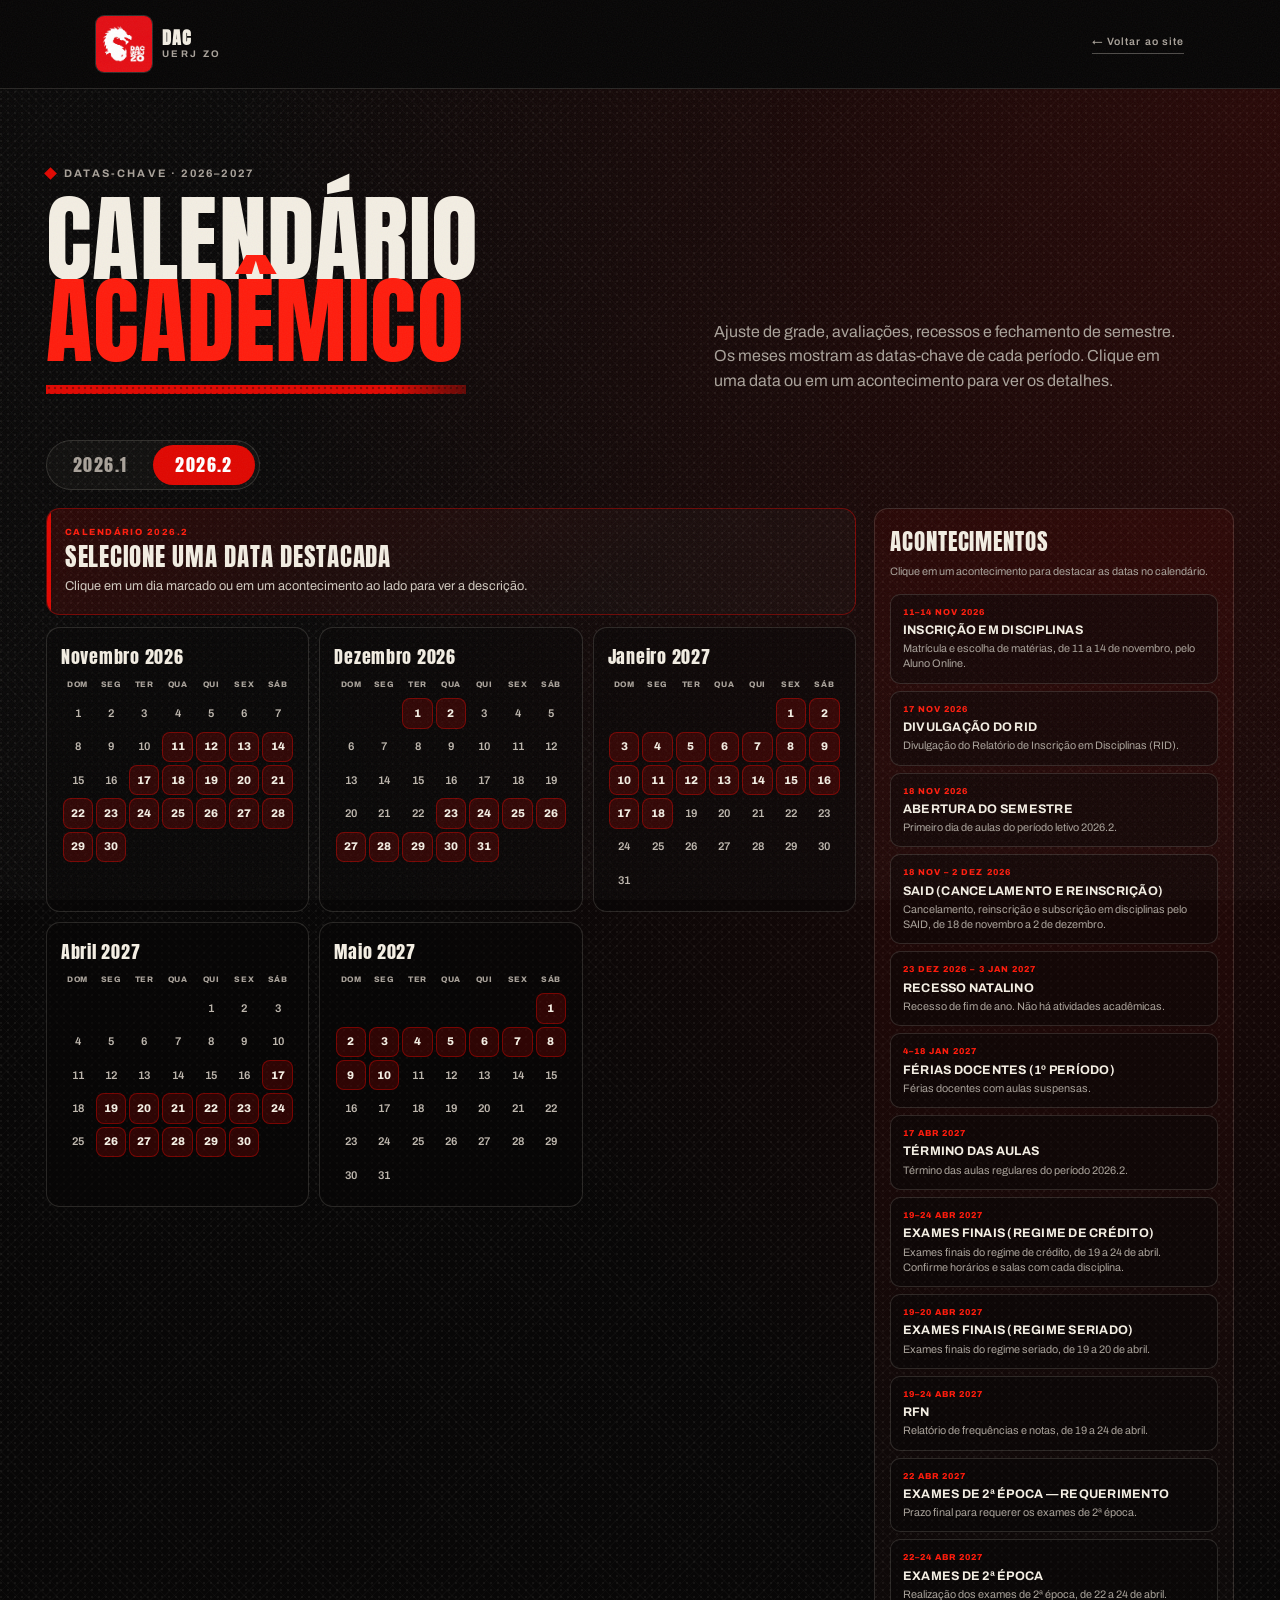
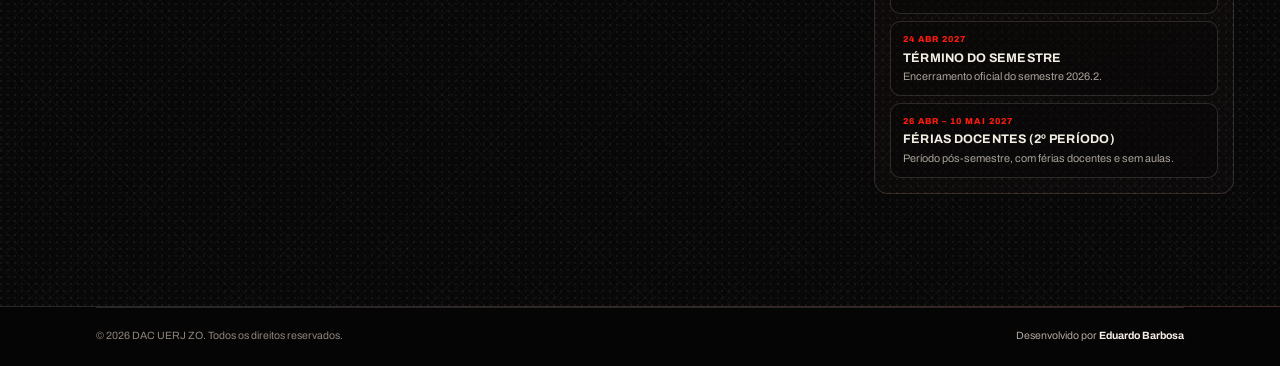
==== commit 69316750: "feat(calendar): atualiza calendários de 2026.1 e 2026.2 Substitui os eventos dos dois períodos pelo " ====
--- a/calendario.html
+++ b/calendario.html
@@ -46,8 +46,8 @@
 
       <noscript>
         <div class="calendar-noscript">
-          <p><strong>2026.1</strong> — Ajuste de grade: 17 a 24/07/2026 · Término das aulas: 28/10/2026 · Avaliações finais: 29 a 31/10/2026 · Fechamento: 31/10/2026 · Férias docentes: 03 a 17/11/2026.</p>
-          <p><strong>2026.2</strong> — Abertura: 18/11/2026 · Ajuste de grade: 18/11 a 02/12/2026 · Recesso: 23/12/2026 a 03/01/2027 · Férias docentes: 04 a 18/01/2027 · Término das aulas: 17/04/2027 · Fechamento: 24/04/2027.</p>
+          <p><strong>2026.1</strong> — Abertura: 09/03/2026 · Reinício das aulas: 13/07/2026 · Reabertura do SAID: 17 a 24/07/2026 · Término das aulas: 28/10/2026 · Exames finais: 29 a 31/10/2026 · Término do semestre: 31/10/2026 · Férias docentes: 03 a 17/11/2026.</p>
+          <p><strong>2026.2</strong> — Inscrição em disciplinas: 11 a 14/11/2026 · RID: 17/11/2026 · Abertura: 18/11/2026 · SAID: 18/11 a 02/12/2026 · Recesso natalino: 23/12/2026 a 03/01/2027 · Férias docentes: 04 a 18/01/2027 · Término das aulas: 17/04/2027 · Exames finais: 19 a 24/04/2027 · Término do semestre: 24/04/2027 · Férias docentes: 26/04 a 10/05/2027.</p>
         </div>
       </noscript>
     </div>
--- a/css/style.css
+++ b/css/style.css
@@ -23,6 +23,13 @@
 *,
 *::before,
 *::after { box-sizing: border-box; }
+
+/* Remove o realce azul/cinza que o navegador pinta ao tocar em elementos no celular. */
+*,
+*::before,
+*::after {
+  -webkit-tap-highlight-color: transparent;
+}
 
 html {
   scroll-behavior: smooth;
@@ -328,7 +335,12 @@
   text-wrap: balance;
 }
 
-.hero-line { display: block; }
+.hero-line { 
+  display: block; /* Garante que o texto seja visível sobre a sombra */
+  text-shadow: 
+    0 2px 4px rgba(0, 0, 0, 0.123),
+    0 0 10px rgba(0, 0, 0, 0.103); 
+}
 
 .hero-line--small {
   font-size: 0.64em;
@@ -463,6 +475,184 @@
 
 .hero-strip:hover .hero-strip-arrow { transform: translate(2px, -2px); }
 
+/* Entrada do hero ao carregar a página */
+@keyframes hero-rise {
+  from {
+    opacity: 0;
+    translate: 0 18px;
+  }
+  to {
+    opacity: 1;
+    translate: 0 0;
+  }
+}
+
+@keyframes hero-strip-enter {
+  from { translate: 110% 0; }
+  to { translate: 0 0; }
+}
+
+.hero-topbar,
+.hero-copy .eyebrow,
+.hero-title .hero-line,
+.hero-copy .rule,
+.hero-lead,
+.hero-actions {
+  animation: hero-rise 0.7s cubic-bezier(0.22, 1, 0.36, 1) both;
+}
+
+.hero-topbar { animation-delay: 0.05s; }
+.hero-copy .eyebrow { animation-delay: 0.13s; }
+.hero-title .hero-line:nth-child(1) { animation-delay: 0.2s; }
+.hero-title .hero-line:nth-child(2) { animation-delay: 0.28s; }
+.hero-title .hero-line:nth-child(3) { animation-delay: 0.36s; }
+.hero-title .hero-line:nth-child(4) { animation-delay: 0.44s; }
+.hero-copy .rule { animation-delay: 0.5s; }
+.hero-lead { animation-delay: 0.56s; }
+.hero-actions { animation-delay: 0.62s; }
+
+@media (min-width: 1024px) {
+  .hero-strips .hero-strip {
+    animation: hero-strip-enter 0.55s cubic-bezier(0.65, 0, 0.35, 1) both;
+  }
+
+  .hero-strips .hero-strip:nth-child(1) { animation-delay: 0.18s; }
+  .hero-strips .hero-strip:nth-child(2) { animation-delay: 0.26s; }
+  .hero-strips .hero-strip:nth-child(3) { animation-delay: 0.34s; }
+  .hero-strips .hero-strip:nth-child(4) { animation-delay: 0.42s; }
+  .hero-strips .hero-strip:nth-child(5) { animation-delay: 0.5s; }
+}
+
+/* =========================================================
+   Menu flutuante dos acessos rápidos (telas abaixo de 1024px)
+   ========================================================= */
+
+.nav-fab { display: none; }
+.nav-scrim { display: none; }
+
+@media (max-width: 1023px) {
+  .hero { z-index: 5; }
+
+  .hero-strips {
+    position: fixed;
+    right: 16px;
+    bottom: calc(18px + 62px + 14px);
+    z-index: 75;
+    width: min(340px, calc(100vw - 32px));
+    max-width: none;
+    max-height: calc(100svh - 18px - 62px - 28px);
+    margin: 0;
+    padding: 10px 8px;
+    overflow-x: hidden;
+    overflow-y: auto;
+    overscroll-behavior: contain;
+    background: none;
+    border: 0;
+    box-shadow: none;
+    visibility: hidden;
+    pointer-events: none;
+    transition: visibility 0.18s;
+  }
+
+  .hero-strips.is-open {
+    visibility: visible;
+    pointer-events: auto;
+  }
+
+  .hero-strips .hero-strip {
+    translate: 110% 0;
+    transition: translate 0.3s cubic-bezier(0.65, 0, 0.35, 1);
+  }
+
+  .hero-strips.is-open .hero-strip {
+    translate: 0 0;
+  }
+
+  .hero-strips.is-open .hero-strip:nth-child(1) { transition-delay: 0s; }
+  .hero-strips.is-open .hero-strip:nth-child(2) { transition-delay: 0.09s; }
+  .hero-strips.is-open .hero-strip:nth-child(3) { transition-delay: 0.18s; }
+  .hero-strips.is-open .hero-strip:nth-child(4) { transition-delay: 0.27s; }
+  .hero-strips.is-open .hero-strip:nth-child(5) { transition-delay: 0.36s; }
+
+  .nav-scrim {
+    position: fixed;
+    inset: 0;
+    z-index: 3;
+    display: block;
+    background: rgba(0, 0, 0, 0.75);
+    opacity: 0;
+    visibility: hidden;
+    pointer-events: none;
+    transition: opacity 0.2s ease, visibility 0.2s;
+  }
+
+  .nav-scrim::before {
+    content: "";
+    position: absolute;
+    inset: 0;
+    background:
+      radial-gradient(circle at 1px 1px, rgba(243, 238, 227, 0.55) 1px, transparent 1.6px) 0 0 / 7px 7px,
+      repeating-linear-gradient(45deg, rgba(243, 238, 227, 0.22) 0 1px, transparent 1px 7px),
+      repeating-linear-gradient(-45deg, rgba(243, 238, 227, 0.22) 0 1px, transparent 1px 7px);
+    opacity: 0.15;
+  }
+
+  .nav-scrim.is-open {
+    opacity: 1;
+    visibility: visible;
+    pointer-events: auto;
+  }
+
+  .nav-fab {
+    position: fixed;
+    right: 16px;
+    bottom: 18px;
+    z-index: 80;
+    display: inline-flex;
+    align-items: center;
+    gap: 10px;
+    padding: 6px 14px 6px 6px;
+    color: var(--paper);
+    background:
+      radial-gradient(circle at 4px 4px, rgba(0, 0, 0, 0.38) 1.6px, transparent 1.9px) 0 0 / 7px 7px,
+      linear-gradient(168deg, #ff301c 0%, #e80700 34%, #bd0500 70%, #8a0200 100%);
+    border: 2px solid rgba(243, 238, 227, 0.92);
+    border-radius: 999px;
+    box-shadow: 0 14px 34px rgba(0, 0, 0, 0.5);
+    cursor: pointer;
+  }
+
+  .nav-fab-logo {
+    display: block;
+    width: 44px;
+    height: 44px;
+    border-radius: 50%;
+  }
+
+  .nav-fab-bars {
+    display: grid;
+    gap: 4px;
+    width: 20px;
+  }
+
+  .nav-fab-bars span {
+    display: block;
+    height: 2px;
+    border-radius: 2px;
+    background: var(--paper);
+    transition: transform 0.2s ease, opacity 0.2s ease;
+  }
+
+  .nav-fab[aria-expanded="true"] .nav-fab-bars span:nth-child(1) { transform: translateY(6px) rotate(45deg); }
+  .nav-fab[aria-expanded="true"] .nav-fab-bars span:nth-child(2) { opacity: 0; }
+  .nav-fab[aria-expanded="true"] .nav-fab-bars span:nth-child(3) { transform: translateY(-6px) rotate(-45deg); }
+
+  .nav-fab:focus-visible {
+    outline: 3px solid var(--paper);
+    outline-offset: 3px;
+  }
+}
+
 .marquee {
   position: relative;
   z-index: 2;
@@ -1206,7 +1396,6 @@
   padding: 4px var(--page-pad) 14px;
   list-style: none;
   overflow-x: auto;
-  scroll-snap-type: x mandatory;
   scroll-padding-left: var(--page-pad);
   scrollbar-width: none;
   cursor: grab;
@@ -1214,7 +1403,7 @@
 }
 
 .members-track::-webkit-scrollbar { display: none; }
-.members-track.is-dragging { cursor: grabbing; scroll-snap-type: none; user-select: none; }
+.members-track.is-dragging { cursor: grabbing; user-select: none; }
 .members-track.is-dragging img { pointer-events: none; }
 .members-track img {
   -webkit-user-drag: none;
@@ -1224,7 +1413,6 @@
 .member-card {
   flex: 0 0 auto;
   width: clamp(228px, 72vw, 306px);
-  scroll-snap-align: start;
 }
 
 .member-photo {
@@ -1321,7 +1509,223 @@
 }
 
 /* =========================================================
-   4. FAQ
+   4. SOBRE O DAC
+   ========================================================= */
+
+.about-dac {
+  border-top: 1px solid var(--line);
+  background:
+    radial-gradient(ellipse at 0% 0%, rgba(224, 7, 0, 0.11), transparent 55%);
+}
+
+.about-layout {
+  display: grid;
+  gap: clamp(26px, 4vw, 46px);
+  margin-top: clamp(30px, 5vw, 46px);
+}
+
+.about-visual {
+  position: relative;
+  display: flex;
+  flex-direction: column;
+  align-items: center;
+  gap: 22px;
+  overflow: hidden;
+  padding: clamp(30px, 8vw, 54px) clamp(22px, 5vw, 40px);
+  border: 1px solid var(--line);
+  border-radius: 24px;
+  background:
+    radial-gradient(ellipse at 50% 0%, rgba(224, 7, 0, 0.22), transparent 62%),
+    radial-gradient(circle at 1px 1px, rgba(243, 238, 227, 0.06) 1px, transparent 1.6px) 0 0 / 7px 7px,
+    #0d0c0c;
+}
+
+.about-visual::after {
+  content: "";
+  position: absolute;
+  inset: 0;
+  box-shadow: inset 0 0 0 1px rgba(224, 7, 0, 0.14);
+  border-radius: inherit;
+  pointer-events: none;
+}
+
+.about-logo {
+  position: relative;
+  z-index: 1;
+  width: clamp(150px, 42vw, 230px);
+  height: auto;
+  border-radius: 22px;
+  box-shadow: 0 26px 60px rgba(0, 0, 0, 0.55);
+}
+
+.about-tags {
+  position: relative;
+  z-index: 1;
+  display: flex;
+  flex-wrap: wrap;
+  justify-content: center;
+  gap: 8px;
+  margin: 0;
+  padding: 0;
+  list-style: none;
+}
+
+.about-tags li {
+  padding: 6px 11px;
+  border: 1px solid rgba(224, 7, 0, 0.4);
+  border-radius: 999px;
+  background: rgba(224, 7, 0, 0.09);
+  font-size: 0.6rem;
+  font-weight: 800;
+  letter-spacing: 0.11em;
+  text-transform: uppercase;
+  color: #e7e1d4;
+}
+
+.about-visual-note {
+  position: relative;
+  z-index: 1;
+  font-size: 0.6rem;
+  font-weight: 700;
+  letter-spacing: 0.2em;
+  text-align: center;
+  text-transform: uppercase;
+  color: var(--muted);
+}
+
+.about-copy > p {
+  max-width: 62ch;
+  color: #c3bcb2;
+  font-size: clamp(0.88rem, 3.4vw, 0.98rem);
+  line-height: 1.65;
+}
+
+.about-copy > p + p { margin-top: 14px; }
+
+.about-copy strong {
+  color: var(--paper);
+  font-weight: 700;
+}
+
+.about-copy > p.about-lead {
+  color: var(--paper);
+  font-size: clamp(1rem, 3.8vw, 1.15rem);
+  line-height: 1.55;
+}
+
+.about-mission {
+  position: relative;
+  margin: 26px 0 0;
+  padding: 20px 22px 20px 26px;
+  border: 1px solid rgba(224, 7, 0, 0.35);
+  border-left: 3px solid var(--red);
+  border-radius: 0 14px 14px 0;
+  background: rgba(224, 7, 0, 0.075);
+}
+
+.about-mission-label {
+  margin-bottom: 8px;
+  font-size: 0.6rem;
+  font-weight: 800;
+  letter-spacing: 0.18em;
+  text-transform: uppercase;
+  color: var(--red-bright);
+}
+
+.about-mission p:last-child {
+  max-width: 48ch;
+  font-family: var(--font-display);
+  font-size: clamp(1.15rem, 4.6vw, 1.5rem);
+  font-weight: 400;
+  line-height: 1.15;
+  letter-spacing: 0.01em;
+  text-transform: uppercase;
+  color: var(--paper);
+}
+
+.about-pillars-title {
+  margin: 34px 0 16px;
+  font-size: 0.68rem;
+  font-weight: 800;
+  letter-spacing: 0.2em;
+  text-transform: uppercase;
+  color: var(--muted);
+}
+
+.about-pillars {
+  display: grid;
+  gap: 12px;
+  margin: 0;
+  padding: 0;
+  list-style: none;
+}
+
+.about-pillars li {
+  position: relative;
+  padding: 18px 18px 20px;
+  border: 1px solid var(--line);
+  border-radius: 14px;
+  background: rgba(243, 238, 227, 0.03);
+  transition: border-color 0.25s ease, transform 0.25s ease;
+}
+
+.about-pillars li:hover {
+  transform: translateY(-2px);
+  border-color: rgba(224, 7, 0, 0.5);
+}
+
+.about-pillar-index {
+  display: block;
+  margin-bottom: 10px;
+  font-family: var(--font-display);
+  font-size: 0.95rem;
+  line-height: 1;
+  letter-spacing: 0.06em;
+  color: var(--red-bright);
+}
+
+.about-pillars h4 {
+  margin: 0;
+  font-family: var(--font-display);
+  font-weight: 400;
+  font-size: clamp(1.05rem, 4vw, 1.25rem);
+  line-height: 1.05;
+  letter-spacing: 0.02em;
+  text-transform: uppercase;
+  color: var(--paper);
+}
+
+.about-pillars p {
+  margin-top: 8px;
+  font-size: 0.76rem;
+  line-height: 1.55;
+  color: var(--muted);
+}
+
+@media (min-width: 640px) {
+  .about-pillars { grid-template-columns: repeat(2, minmax(0, 1fr)); }
+}
+
+@media (min-width: 900px) {
+  .about-layout {
+    grid-template-columns: minmax(280px, 0.72fr) minmax(0, 1fr);
+    align-items: start;
+  }
+
+  .about-visual {
+    position: sticky;
+    top: 24px;
+  }
+
+  .about-mission { padding-right: 28px; }
+}
+
+@media (hover: none) {
+  .about-pillars li:hover { transform: none; }
+}
+
+/* =========================================================
+   5. FAQ
    ========================================================= */
 
 .faq {
@@ -1402,6 +1806,7 @@
   display: grid;
   grid-template-rows: 0fr;
   transition: grid-template-rows 0.32s ease;
+  contain: layout paint;
 }
 
 .faq-answer-inner { overflow: hidden; }
@@ -1441,7 +1846,7 @@
 .faq-item.is-open .faq-answer { grid-template-rows: 1fr; }
 
 /* =========================================================
-   5. RODAPÉ
+   6. RODAPÉ
    ========================================================= */
 
 .footer {
@@ -2849,6 +3254,34 @@
 .reveal.is-visible {
   opacity: 1;
   transform: none;
+}
+
+/* Blocos altos no mobile: revela os filhos em cascata em vez da caixa inteira.
+   Cada pedaço pequeno é rasterizado separado, então nenhum frame carrega
+   a textura de uma coluna de milhares de pixels. */
+@media (max-width: 899px) and (prefers-reduced-motion: no-preference) {
+  .faq-list.reveal,
+  .calouros-aside.reveal {
+    opacity: 1;
+    transform: none;
+    transition: none;
+  }
+
+  .faq-list.reveal .faq-item,
+  .calouros-aside.reveal > * {
+    opacity: 0;
+    transform: translateY(10px);
+    transition: opacity 0.42s ease, transform 0.42s ease;
+    transition-delay: calc(min(var(--reveal-step, 0), 8) * 28ms);
+  }
+
+  .faq-list.reveal.is-visible .faq-item,
+  .calouros-aside.reveal.is-visible > * {
+    opacity: 1;
+    transform: none;
+  }
+
+  .faq-answer { transition-duration: 0.26s; }
 }
 
 /* =========================================================
@@ -2907,7 +3340,12 @@
   .hero-line--small { font-size: 0.58em; }
   .hero-line--red { font-size: 0.48em; }
   .hero-lead { font-size: 1.05rem; }
-  .hero-watermark { right: 2%; opacity: 0.1; }
+  .hero-watermark {
+    right: clamp(300px, 22vw, 440px);
+    bottom: 14%;
+    width: clamp(180px, 21vw, 300px);
+    opacity: 0.12;
+  }
   .hero-strips {
     position: absolute;
     top: clamp(140px, 21vh, 250px);
@@ -2956,6 +3394,17 @@
   }
   .reveal { opacity: 1; transform: none; }
   .marquee-track { animation: none; }
+  .hero-topbar,
+  .hero-copy .eyebrow,
+  .hero-title .hero-line,
+  .hero-copy .rule,
+  .hero-lead,
+  .hero-actions,
+  .hero-strips .hero-strip {
+    animation: none !important;
+    translate: none !important;
+    opacity: 1;
+  }
 }
 
 /* =========================================================
@@ -3107,3 +3556,270 @@
     scrollbar-color: auto;
   }
 }
+
+/* =========================================================
+   Professores: cards com virada no hover
+   ========================================================= */
+
+.subpage-main--professores {
+  display: block;
+  padding-block: clamp(48px, 8vw, 88px) clamp(64px, 10vw, 112px);
+}
+
+.subpage-main--professores .container { max-width: 1280px; }
+
+.teacher-app { margin-top: clamp(34px, 5vw, 56px); }
+
+.teacher-grid {
+  display: grid;
+  grid-template-columns: repeat(auto-fill, minmax(min(100%, 248px), 1fr));
+  gap: clamp(16px, 2.4vw, 24px);
+  margin: 0;
+  padding: 0;
+  list-style: none;
+}
+
+.teacher-card {
+  position: relative;
+  border-radius: 20px;
+  perspective: 1600px;
+  transition: transform 0.3s ease;
+}
+
+.teacher-card:hover { transform: translateY(-4px); }
+
+.teacher-card:focus-visible {
+  outline: 2px solid var(--paper);
+  outline-offset: 4px;
+}
+
+.teacher-card-inner {
+  position: relative;
+  border-radius: 20px;
+  transform-style: preserve-3d;
+  transition: transform 0.75s cubic-bezier(0.22, 1, 0.36, 1);
+}
+
+.teacher-card:hover .teacher-card-inner,
+.teacher-card:focus-within .teacher-card-inner,
+.teacher-card.is-flipped .teacher-card-inner {
+  transform: rotateY(180deg);
+}
+
+.teacher-face {
+  border-radius: 20px;
+  overflow: hidden;
+  border: 1px solid var(--line);
+  background: var(--surface);
+  box-shadow: 0 14px 34px rgba(0, 0, 0, 0.45);
+  -webkit-backface-visibility: hidden;
+  backface-visibility: hidden;
+}
+
+.teacher-face--front { position: relative; }
+
+.teacher-photo {
+  position: relative;
+  aspect-ratio: 3 / 4;
+  overflow: hidden;
+  background: var(--surface-2);
+}
+
+.teacher-photo::after {
+  content: "";
+  position: absolute;
+  inset: 0;
+  box-shadow:
+    inset 0 0 0 1px rgba(224, 7, 0, 0.18),
+    inset 0 -70px 70px -40px rgba(0, 0, 0, 0.6);
+  pointer-events: none;
+}
+
+.teacher-photo img {
+  width: 100%;
+  height: 100%;
+  object-fit: cover;
+  object-position: center 24%;
+}
+
+.teacher-index {
+  position: absolute;
+  z-index: 1;
+  top: 10px;
+  left: 10px;
+  display: grid;
+  place-items: center;
+  min-width: 34px;
+  height: 26px;
+  padding-inline: 7px;
+  border-radius: 999px;
+  background: rgba(8, 7, 7, 0.72);
+  backdrop-filter: blur(4px);
+  color: var(--paper);
+  font-size: 0.56rem;
+  font-weight: 800;
+  letter-spacing: 0.14em;
+}
+
+.teacher-info {
+  padding: 14px 18px 20px;
+  border-top: 1px solid rgba(224, 7, 0, 0.45);
+}
+
+.teacher-info h3 {
+  margin: 0;
+  font-family: var(--font-display);
+  font-weight: 400;
+  font-size: clamp(1.3rem, 4vw, 1.6rem);
+  line-height: 1;
+  letter-spacing: 0.02em;
+  text-transform: uppercase;
+}
+
+.teacher-subjects {
+  min-height: 2.8em;
+  margin-top: 7px;
+  font-size: 0.72rem;
+  font-weight: 600;
+  line-height: 1.4;
+  letter-spacing: 0.04em;
+  color: var(--muted);
+}
+
+.teacher-face--back {
+  position: absolute;
+  inset: 0;
+  display: flex;
+  flex-direction: column;
+  justify-content: center;
+  padding: clamp(18px, 4vw, 26px);
+  transform: rotateY(180deg);
+  border-color: var(--line);
+  background-color: var(--black);
+  background-image:
+    radial-gradient(circle at 1px 1px, rgba(243, 238, 227, 0.05) 1px, transparent 1.6px),
+    linear-gradient(150deg, rgba(224, 7, 0, 0.09), rgba(243, 238, 227, 0.015));
+  background-size: 7px 7px, auto;
+  box-shadow: 0 18px 40px rgba(0, 0, 0, 0.5);
+}
+
+.teacher-face--back::before {
+  content: "";
+  position: absolute;
+  inset: 0;
+  background:
+    radial-gradient(ellipse at 50% 118%, rgba(0, 0, 0, 0.45), transparent 62%);
+  pointer-events: none;
+}
+
+.teacher-face--back > p,
+.teacher-face--back > div {
+  position: relative;
+  z-index: 1;
+}
+
+.teacher-back-mark {
+  position: absolute;
+  top: 10px;
+  right: 14px;
+  z-index: 0;
+  font-family: var(--font-display);
+  font-size: clamp(2rem, 7vw, 2.6rem);
+  line-height: 0.8;
+  letter-spacing: 0.01em;
+  white-space: nowrap;
+  color: transparent;
+  -webkit-text-stroke: 0.5px rgba(243, 238, 227, 0.22);
+  pointer-events: none;
+  user-select: none;
+}
+
+.teacher-back-kicker {
+  font-size: 0.58rem;
+  font-weight: 800;
+  letter-spacing: 0.2em;
+  text-transform: uppercase;
+  color: var(--red-bright);
+}
+
+.teacher-back-name {
+  margin-top: 6px;
+  font-family: var(--font-display);
+  font-size: clamp(1.5rem, 5vw, 1.9rem);
+  line-height: 0.9;
+  letter-spacing: 0.02em;
+  text-transform: uppercase;
+  color: #fff;
+}
+
+.teacher-links {
+  display: flex;
+  flex-direction: column;
+  gap: 8px;
+  margin-top: 18px;
+}
+
+.teacher-link {
+  display: inline-flex;
+  align-items: center;
+  justify-content: space-between;
+  gap: 10px;
+  min-height: 44px;
+  padding: 10px 14px;
+  border: 1px solid rgba(243, 238, 227, 0.5);
+  border-radius: 999px;
+  background: rgba(8, 7, 7, 0.34);
+  color: #fff;
+  font-size: 0.66rem;
+  font-weight: 800;
+  letter-spacing: 0.1em;
+  line-height: 1;
+  text-transform: uppercase;
+  text-decoration: none;
+  transition: background-color 0.2s ease, border-color 0.2s ease, color 0.2s ease, transform 0.2s ease;
+}
+
+.teacher-link span { font-size: 0.9rem; }
+
+.teacher-link:hover,
+.teacher-link:focus-visible {
+  background: var(--paper);
+  border-color: var(--paper);
+  color: var(--black);
+  transform: translateY(-1px);
+}
+
+.teacher-link--primary {
+  background: var(--paper);
+  border-color: var(--paper);
+  color: var(--black);
+}
+
+.teacher-link--primary:hover,
+.teacher-link--primary:focus-visible { background: #fff; border-color: #fff; }
+
+.teacher-link--project { border-style: dashed; }
+
+.teacher-link--pending,
+.teacher-link--pending:hover,
+.teacher-link--pending:focus-visible {
+  border-style: dashed;
+  border-color: rgba(243, 238, 227, 0.24);
+  background: transparent;
+  color: var(--muted);
+  transform: none;
+  cursor: default;
+}
+
+@media (hover: none) {
+  .teacher-card:hover { transform: none; }
+  .teacher-card:hover .teacher-card-inner { transform: none; }
+  .teacher-card.is-flipped .teacher-card-inner,
+  .teacher-card:focus-within .teacher-card-inner { transform: rotateY(180deg); }
+}
+
+@media (prefers-reduced-motion: reduce) {
+  .teacher-card,
+  .teacher-card-inner,
+  .teacher-link { transition: none; }
+}
